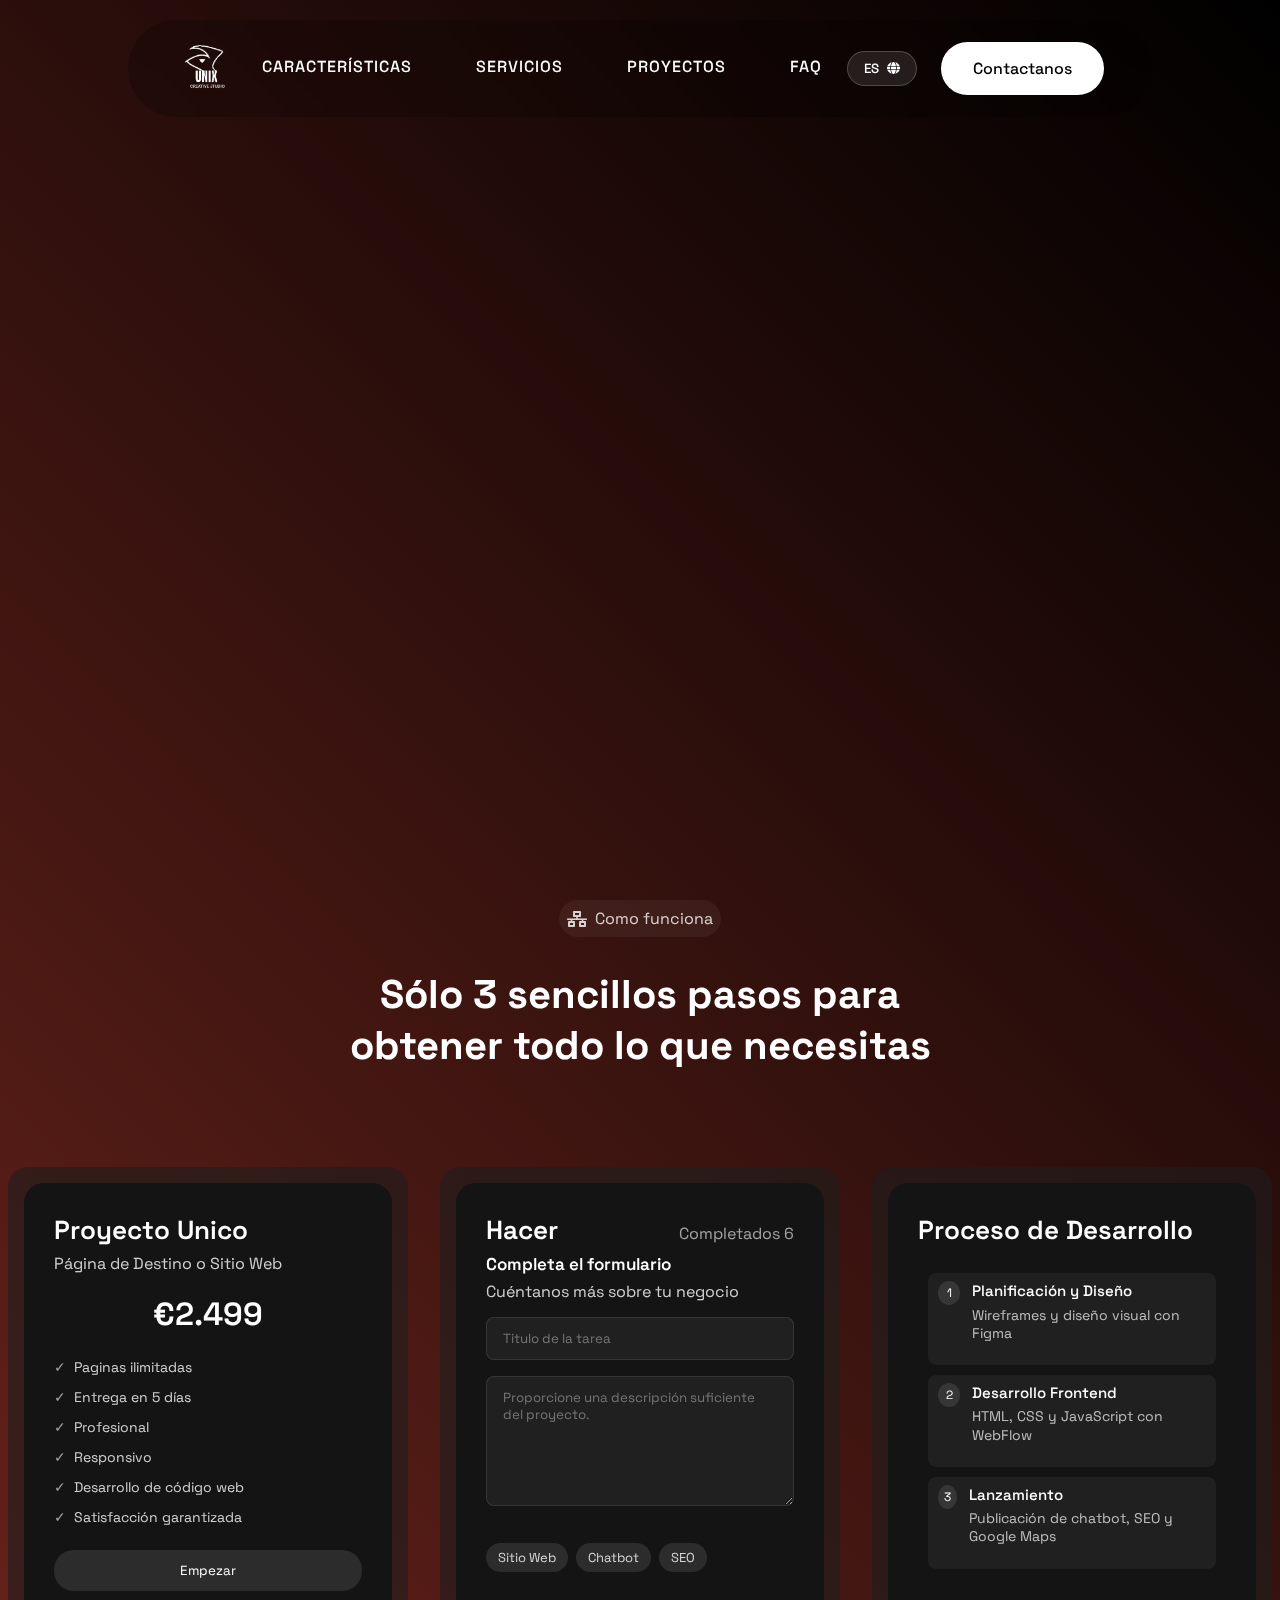
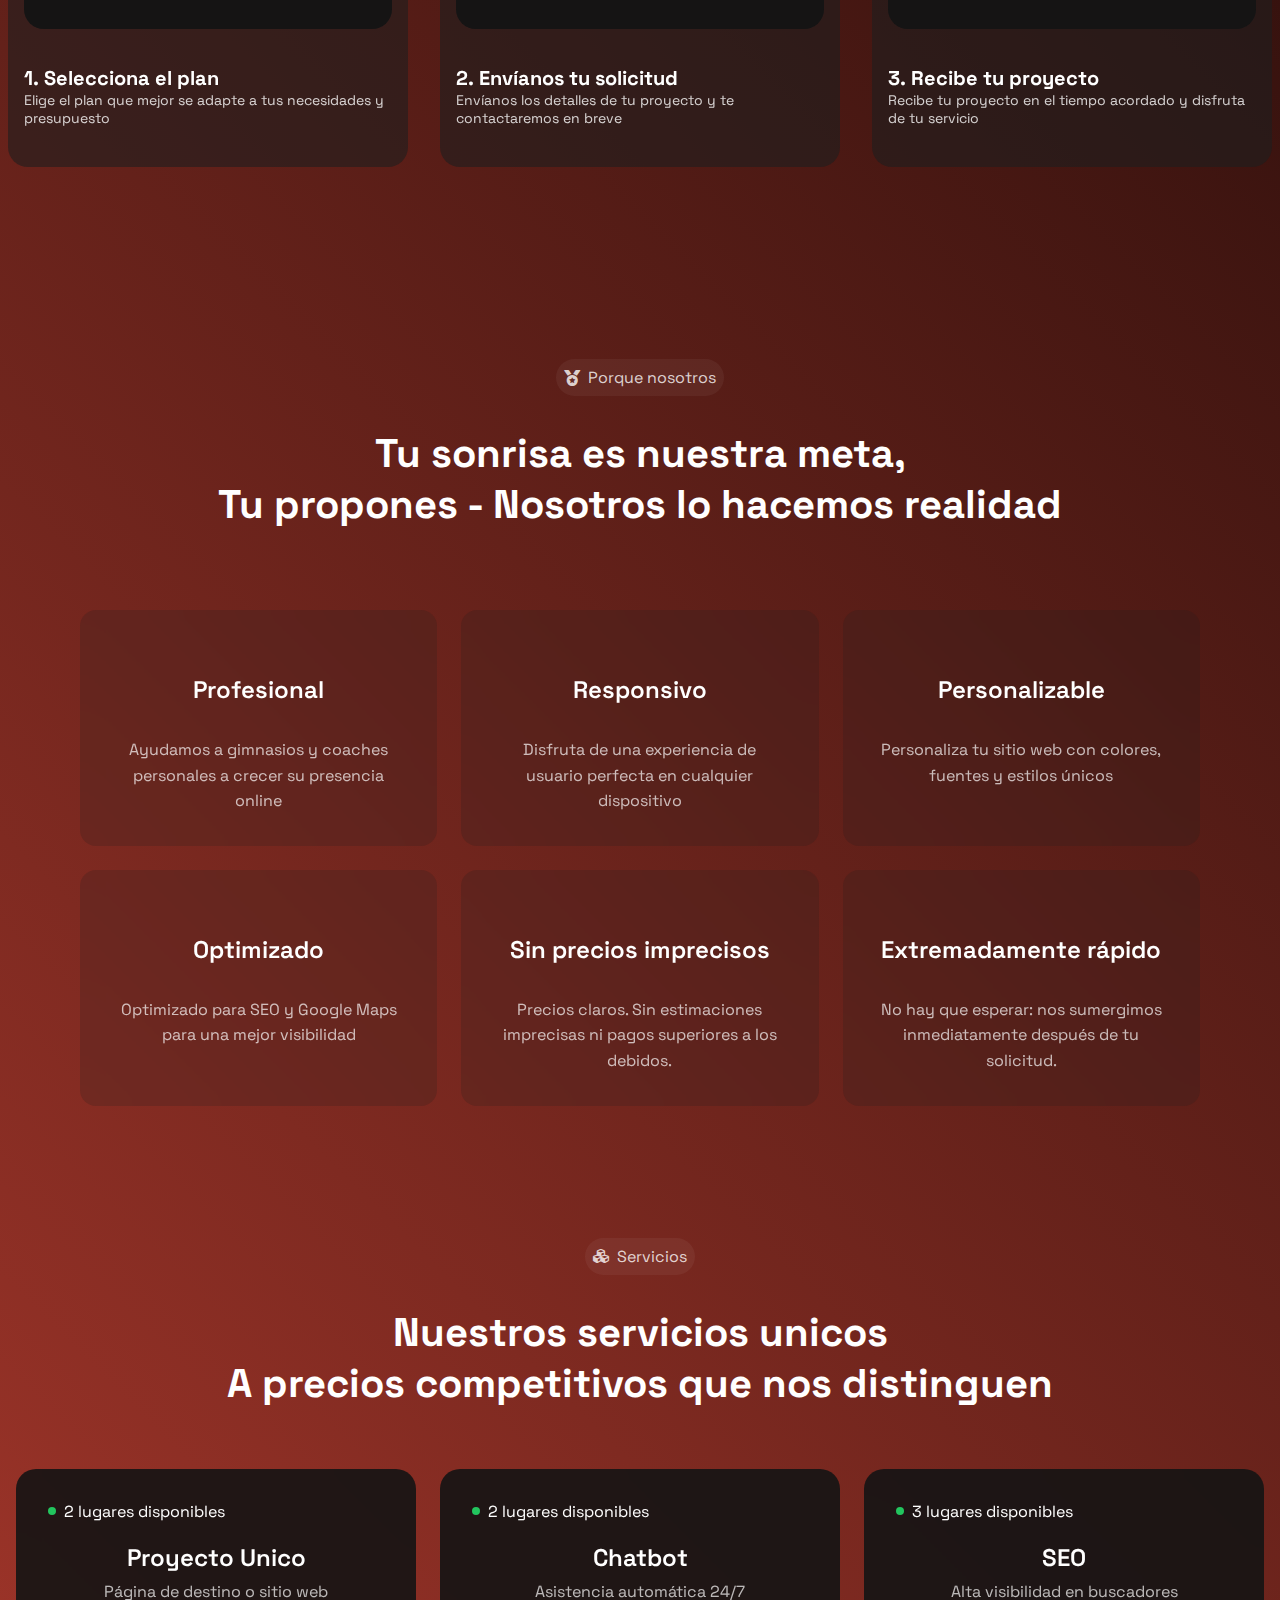
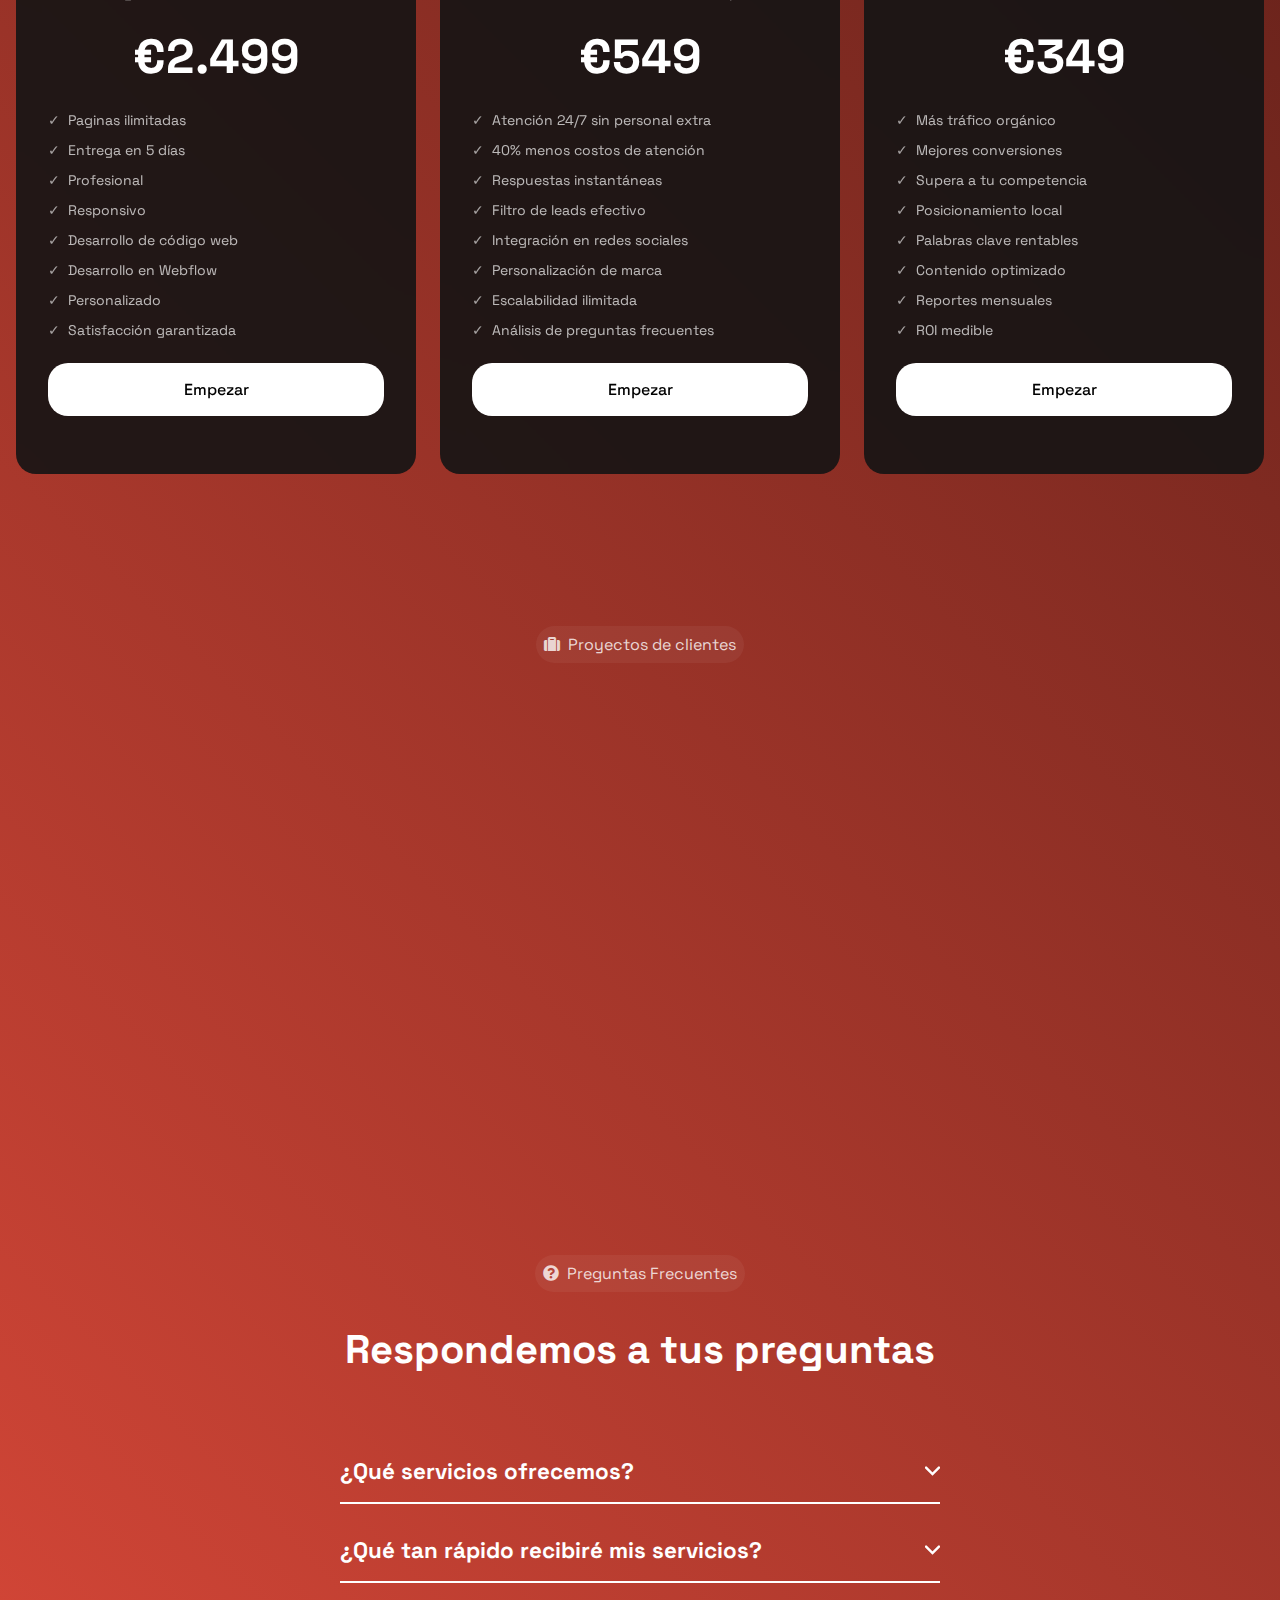
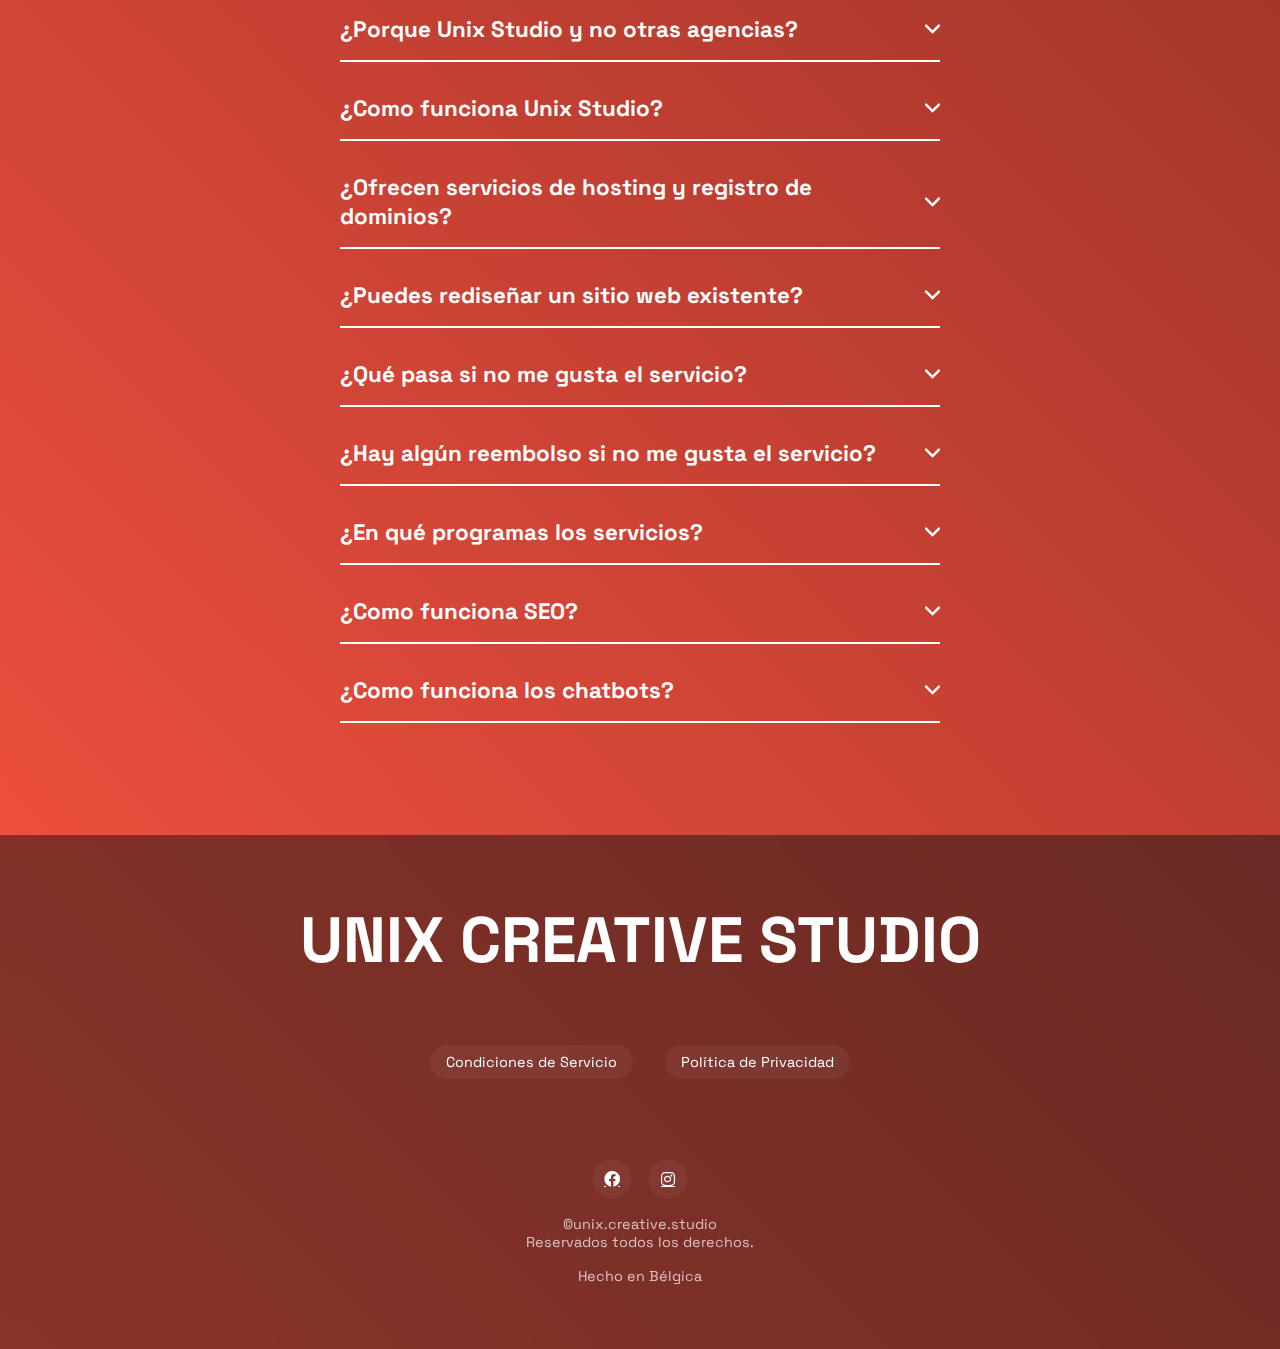
==== index.html @ 3aca32e2 "type-module in index.html deleted because of scrolling problems in tablet and mobile devices" ====
<!DOCTYPE html>
<html lang="es">
	<head>
		<meta charset="UTF-8" />
		<meta name="viewport" content="width=device-width, initial-scale=1.0" />

		<!-- Add all meta tags right after viewport -->
		<meta
			name="description"
			content="Unix Creative Studio - Especialistas en diseño web profesional para gimnasios y coaches. Ofrecemos desarrollo web personalizado,atencion automatica con chatbots, SEO y optimización de Google Maps para impulsar tu presencia online."
		/>
		<meta name="keywords" content="diseño web, desarrollo web, asistencia automatica integrada en redes sociales y sitio web, optimización SEO y Google Maps de alto ranking." />
		<meta name="author" content="Unix Creative Studio" />
		<meta name="robots" content="index, follow" />

		<!-- Social Media Meta Tags -->
		<meta property="og:title" content="Unix Creative Studio - Diseño Web Profesional para Gimnasios" />
		<meta property="og:type" content="website" />
		<meta property="og:image" content="https://unixcreativestudio.com/images/UNIX_TRANSPARENCY_WEB.png" />
		<meta property="og:url" content="https://unixcreativestudio.com" />
		<meta property="og:description" content="Especialistas en diseño web profesional para gimnasios y coaches. Desarrollo web personalizado, asistencia automatica con chatbots, SEO y optimización de Google Maps para impulsar tu presencia online." />
		<title>Unix Creative Studio</title>

		<!-- Styles for the website -->
		<link rel="icon" href="images/Unix_favicon.webp" type="image/x-icon" />
		<link rel="preload" href="images/UNIX_TRANSPARENCY_WEB.webp" as="image" type="image/webp" />
		<link rel="preconnect" href="https://cdnjs.cloudflare.com" />
		<link rel="stylesheet" href="https://cdnjs.cloudflare.com/ajax/libs/font-awesome/5.15.3/css/all.min.css" media="print" onload="this.media='all'" />
		<noscript><link rel="stylesheet" href="https://cdnjs.cloudflare.com/ajax/libs/font-awesome/5.15.3/css/all.min.css" /></noscript>
		<link rel="stylesheet" href="style.css" />
		<link rel="preconnect" href="https://cdn.lordicon.com" />
	</head>
	<body>
		<nav class="nav-container">
			<div class="logo">
				<a href="index.html"><img src="images/UNIX_TRANSPARENCY_WEB.webp" width="60" height="60" alt="Logo de Unix Creative Studio - Página Principal" fetchpriority="high" /></a>
			</div>
			<div class="hamburger-menu">
				<div class="bar"></div>
				<div class="bar"></div>
				<div class="bar"></div>
			</div>

			<div class="nav-links">
				<a href="#features" data-i18n="nav.features">CARACTERISTICAS</a>
				<a href="#services" data-i18n="nav.services">SERVICIOS</a>
				<a href="#works" data-i18n="nav.works" class="works-link"> PROYECTOS</a>
				<a href="#faq" data-i18n="nav.faq">FAQ</a>
			</div>

			<div class="nav-right">
				<div class="language-selector">
					<button class="language-toggle">
						<span class="current-lang">ES</span>
						<i class="fas fa-globe"></i>
					</button>
					<div class="language-dropdown">
						<a href="#" data-lang="es" class="lang-option active">
							<span class="lang-flag">🇪🇸</span>
							<span class="lang-name" data-i18n="language.es">Español</span>
						</a>
						<a href="#" data-lang="en" class="lang-option">
							<span class="lang-flag">🇺🇸</span>
							<span class="lang-name" data-i18n="language.en">English</span>
						</a>
						<a href="#" data-lang="fr" class="lang-option">
							<span class="lang-flag">🇫🇷</span>
							<span class="lang-name" data-i18n="language.fr">Français</span>
						</a>
						<a href="#" data-lang="nl" class="lang-option">
							<span class="lang-flag">🇳🇱</span>
							<span class="lang-name" data-i18n="language.nl">Nederlands</span>
						</a>
					</div>
				</div>
				<a href="contact.html" class="get-in-touch-desktop" data-i18n="nav.contact">Contactanos</a>
			</div>
		</nav>

		<div class="mobile-menu">
			<div class="mobile-menu-header">
				<a href="index.html"><img src="images/UNIX_TRANSPARENCY_WEB.webp" width="60" height="60" alt="Logo de Unix Creative Studio - Menú Móvil" /></a>
				<div class="close-menu">✕</div>
			</div>
			<div class="mobile-menu-links">
				<a href="#features" data-i18n="nav_mobile.features">CARACTERISTICAS</a>
				<a href="#services" data-i18n="nav_mobile.services">SERVICIOS</a>
				<a href="#works" data-i18n="nav_mobile.works">PROYECTOS</a>
				<a href="#faq" data-i18n="nav_mobile.faq">FAQ</a>

				<a href="contact.html" class="mobile-cta" data-i18n="nav_mobile.contact">Contactanos</a>
				<div class="mobile-language-selector">
					<button class="mobile-language-toggle">
						<span class="current-lang">ES</span>
						<i class="fas fa-globe"></i>
					</button>
					<div class="mobile-language-dropdown">
						<a href="#" data-lang="es" class="lang-option active">
							<span class="lang-flag">🇪🇸</span>
							<span class="lang-name" data-i18n="language_mobile.es">Español</span>
						</a>
						<a href="#" data-lang="en" class="lang-option">
							<span class="lang-flag">🇺🇸</span>
							<span class="lang-name" data-i18n="language_mobile.en">English</span>
						</a>
						<a href="#" data-lang="fr" class="lang-option">
							<span class="lang-flag">🇫🇷</span>
							<span class="lang-name" data-i18n="language_mobile.fr">Français</span>
						</a>
						<a href="#" data-lang="nl" class="lang-option">
							<span class="lang-flag">🇳🇱</span>
							<span class="lang-name" data-i18n="language_mobile.nl">Nederlands</span>
						</a>
					</div>
				</div>
			</div>
		</div>

		<header class="hero">
			<div class="hero-content">
				<h1 data-i18n="hero.title">LLEVA TU GIMNASIO<br />A OTRO NIVEL</h1>
				<p data-i18n="hero.subtitle">Descubre las creaciones mas increibles para elevar tu sitio web y posicionar mejor tu marca</p>
				<a href="#services" class="cta-button" data-i18n="button.hero_service">Ver Servicios</a>
			</div>
		</header>

		<section class="hidden">
			<div class="how-it-works">
				<div class="how-it-works-content">
					<div class="circle">
						<i class="fas fa-network-wired"></i>
						<span data-i18n="about_page.how_it_works"></span>
					</div>
					<h2 data-i18n="title_page.how_it_works">
						Sólo 3 sencillos pasos para <br />
						obtener todo lo que necesitas
					</h2>
					<div class="cards">
						<div class="steps">
							<div class="card hidden">
								<div class="step">
									<div class="step-project">
										<h2 data-i18n="cards.title.project">Proyecto Unico</h2>
										<p data-i18n="cards.text.website">Página de Destino o Sitio Web</p>
										<div class="price" data-i18n="service.price.website">€2.499</div>
										<ul class="benefits">
											<li data-i18n="cards.benefits.more_pages">Paginas ilimitadas</li>
											<li data-i18n="cards.benefits.5_days">Entrega en 5 días</li>
											<li data-i18n="cards.benefits.profesional">Profesional</li>
											<li data-i18n="cards.benefits.responsive">Responsivo</li>
											<li data-i18n="cards.benefits.code">Desarrollo de código web</li>
											<li data-i18n="cards.benefits.satisfaction">Satisfacción garantizada</li>
										</ul>
										<button class="btn" data-i18n="button.start">Empezar</button>
									</div>
									<div class="step-project-text">
										<h3 data-i18n="cards.number.choose_the_plan"><strong>1.</strong> Selecciona el plan</h3>
										<p data-i18n="cards.textnumber.plan_that_fits_you">Elige el plan que mejor se adapte a tus necesidades y presupuesto</p>
									</div>
								</div>
							</div>
							<div class="card hidden">
								<div class="step">
									<div class="step-application">
										<div style="display: flex; justify-content: space-between; align-items: center">
											<h2 data-i18n="cards.title.to_do">Hacer</h2>
											<span style="opacity: 0.6" data-i18n="cards.text.done">Completados 6</span>
										</div>
										<h4 data-i18n="cards.text.complete_forum">Completa el formulario</h4>
										<p data-i18n="cards.text.tell_us_about_your_enterprise">Cuéntanos más sobre tu negocio</p>
										<input type="text" class="input-title" placeholder="Título de la tarea" data-i18n-placeholder="placeholder.title_of_assignment" />
										<textarea class="input" rows="3" placeholder="Proporcione una descripción suficiente del proyecto." data-i18n-placeholder="placeholder.description_needed"></textarea>
										<div class="tags">
											<span class="tag" data-i18n="cards.tag.website">Sitio Web</span>
											<span class="tag" data-i18n="cards.tag.chatbot">Chatbot</span>
											<span class="tag" data-i18n="cards.tag.seo">SEO</span>
										</div>
									</div>
									<div class="step-application-text">
										<h3 data-i18n="cards.number.send_application"><strong>2.</strong> Envíanos tu solicitud</h3>
										<p data-i18n="cards.textnumber.send_details">Envíanos los detalles de tu proyecto y te contactaremos en breve</p>
									</div>
								</div>
							</div>
							<div class="card hidden">
								<div class="step">
									<div class="step-receive">
										<h2 data-i18n="cards.title.proces">Proceso de Desarrollo</h2>
										<div class="website-process">
											<div class="process-step">
												<div class="process-step-number">1</div>
												<div>
													<h4 data-i18n="cards.text.planificacion_and_design">Planificación y Diseño</h4>
													<p data-i18n="cards.text.creation_wireframes">Wireframes y diseño visual con Figma</p>
												</div>
											</div>
											<div class="process-step">
												<div class="process-step-number">2</div>
												<div>
													<h4 data-i18n="cards.text.frontend">Desarrollo Frontend</h4>
													<p data-i18n="cards.text.implementation">Implementación de HTML, CSS y JavaScript con WebFlow</p>
												</div>
											</div>

											<div class="process-step">
												<div class="process-step-number">3</div>
												<div>
													<h4 data-i18n="cards.text.launch">Lanzamiento</h4>
													<p data-i18n="cards.text.pub_chatbot_seo_googlemaps">Publicación, chatbots, SEO y Google Maps optimizacion</p>
												</div>
											</div>
										</div>
									</div>
									<div class="step-receive-text">
										<h3 data-i18n="cards.number.receive_project"><strong>3.</strong> Recibe tu proyecto</h3>
										<p data-i18n="cards.textnumber.receive_your_project">Recibe tu proyecto en el tiempo acordado y disfruta de tu servicio</p>
									</div>
								</div>
							</div>
						</div>
					</div>
				</div>
			</div>
		</section>

		<div class="features">
			<div class="circle" id="features">
				<i class="fas fa-medal"></i>
				<span data-i18n="about_page.features"></span>
			</div>
			<h2 data-i18n="title_page.features">
				Tu sonrisa es nuestra meta,<br />
				Tu propones - Nosotros lo hacemos realidad
			</h2>
			<div class="features-content">
				<div class="feature">
					<div class="icon-container">
						<lord-icon src="https://cdn.lordicon.com/fgtzrokh.json" trigger="loop" delay="500" stroke="bold" state="loop-cycle" colors="primary:#ffffff,secondary:#ffffff" style="width: 40px; height: 40px"></lord-icon>
					</div>
					<h3 data-i18n="features.subtitle.profesional">Profesional</h3>
					<p data-i18n="features.text.help_business">Ayudamos a gimnasios y coaches personales a crecer su presencia online</p>
				</div>
				<div class="feature">
					<div class="icon-container">
						<lord-icon src="https://cdn.lordicon.com/vmdbqgzi.json" trigger="loop" delay="500" stroke="bold" state="loop-all" colors="primary:#ffffff,secondary:#ffffff" style="width: 40px; height: 40px"></lord-icon>
					</div>
					<h3 data-i18n="features.subtitle.responsive">Responsivo</h3>
					<p data-i18n="features.text.enjoy_experience">Disfruta de una experiencia de usuario perfecta en cualquier dispositivo</p>
				</div>
				<div class="feature">
					<div class="icon-container">
						<lord-icon src="https://cdn.lordicon.com/jdddpvvb.json" trigger="loop" delay="500" stroke="bold" state="loop-roll" colors="primary:#ffffff,secondary:#ffffff" style="width: 40px; height: 40px"></lord-icon>
					</div>
					<h3 data-i18n="features.subtitle.personalize">Personalizable</h3>
					<p data-i18n="features.text.personalize_your_website">Personaliza tu sitio web con colores, fuentes y estilos únicos</p>
				</div>
				<div class="feature">
					<div class="icon-container">
						<lord-icon src="https://cdn.lordicon.com/jzffwndw.json" trigger="loop" delay="500" stroke="bold" state="loop-oscillate" colors="primary:#ffffff,secondary:#ffffff" style="width: 40px; height: 40px"></lord-icon>
					</div>
					<h3 data-i18n="features.subtitle.optimized">Optimizado</h3>
					<p data-i18n="features.text.optimized_seo">Optimizado para SEO y Google Maps para una mejor visibilidad</p>
				</div>
				<div class="feature">
					<div class="icon-container">
						<lord-icon src="https://cdn.lordicon.com/bkzrrccj.json" trigger="loop" delay="500" stroke="bold" state="loop-spin" colors="primary:#ffffff,secondary:#ffffff" style="width: 40px; height: 40px"></lord-icon>
					</div>
					<h3 data-i18n="features.subtitle.without_prices">Sin precios imprecisos</h3>
					<p data-i18n="features.text.clear_prices">Precios claros. Sin estimaciones imprecisas ni pagos superiores a los debidos.</p>
				</div>
				<div class="feature">
					<div class="icon-container">
						<lord-icon src="https://cdn.lordicon.com/twpfmtiv.json" trigger="loop" delay="500" stroke="bold" state="loop-oscillate" colors="primary:#ffffff,secondary:#ffffff" style="width: 40px; height: 40px"></lord-icon>
					</div>
					<h3 data-i18n="features.subtitle.super_fast">Extremadamente rápido</h3>
					<p data-i18n="features.text.dont_wait">No hay que esperar: nos sumergimos inmediatamente después de tu solicitud.</p>
				</div>
			</div>
		</div>

		<section class="hidden">
			<div class="services" id="services">
				<div class="circle-service">
					<i class="fas fa-cubes"></i>
					<span data-i18n="about_page.services"></span>
				</div>
				<h2 data-i18n="title_page.services">
					Nuestros servicios unicos<br />
					A precios competitivos que nos distinguen
				</h2>
				<div class="service-content">
					<!-- Website service -->
					<div class="serv hidden">
						<div class="service-project">
							<div class="available-spot">
								<div class="spot-indicator"></div>
								<span data-i18n="services.span.2_places">2 lugares disponibles</span>
							</div>
							<h2 data-i18n="service.title.unique_project">Proyecto Unico</h2>
							<p data-i18n="service.subtitle.landingpage">Página de Destino o Sitio Web</p>
							<div class="service-price" data-i18n="service.price.website">€2.499</div>
							<ul class="service-benefits">
								<li data-i18n="service.benefits.website.more_pages">Paginas ilimitadas</li>
								<li data-i18n="service.benefits.website.delivery">Entrega en 5 días</li>
								<li data-i18n="service.benefits.website.profesional">Profesional</li>
								<li data-i18n="service.benefits.website.responsive">Responsivo</li>
								<li data-i18n="service.benefits.website.code">Desarrollo de código web</li>
								<li data-i18n="service.benefits.website.webflow_development">Desarrollo en Webflow</li>
								<li data-i18n="service.benefits.website.personalize">Personalizado</li>
								<li data-i18n="service.benefits.website.satisfaction">Satisfacción garantizada</li>
							</ul>
							<a href="https://buy.stripe.com/00gaHX8tld8D23KcMM" target="_blank" class="btn-service" data-i18n="button.start" aria-label="Empezar a crear mi sitio web profesional">Empezar</a>
						</div>
					</div>
					<!-- Chatbot service -->
					<div class="serv hidden">
						<div class="service-project">
							<div class="available-spot">
								<div class="spot-indicator"></div>
								<span data-i18n="services.span.2_places">2 lugares disponibles</span>
							</div>
							<h2 data-i18n="service.title.chatbot">Chatbot</h2>
							<p data-i18n="service.subtitle.assistance">Asistencia automática 24/7</p>
							<div class="service-price" data-i18n="service.price.chatbot">€549</div>
							<ul class="service-benefits">
								<li data-i18n="service.benefits.chatbot.attention">Atención 24/7 sin personal extra</li>
								<li data-i18n="service.benefits.chatbot.less_cost">40% menos costos de atención</li>
								<li data-i18n="service.benefits.chatbot.responses">Respuestas instantáneas</li>
								<li data-i18n="service.benefits.chatbot.filter">Filtro de leads efectivo</li>
								<li data-i18n="service.benefits.chatbot.integration">Integración en redes sociales</li>
								<li data-i18n="service.benefits.chatbot.personalize">Personalización de marca</li>
								<li data-i18n="service.benefits.chatbot.escale">Escalabilidad ilimitada</li>
								<li data-i18n="service.benefits.chatbot.analyse">Análisis de preguntas frecuentes</li>
							</ul>
							<a href="https://buy.stripe.com/eVadU97phb0vgYE148" target="_blank" class="btn-service" data-i18n="button.start" aria-label="Empezar a implementar un chatbot para mi negocio">Empezar</a>
						</div>
					</div>
					<!-- SEO + GoogleMaps service -->
					<div class="serv hidden">
						<div class="service-project">
							<div class="available-spot">
								<div class="spot-indicator"></div>
								<span data-i18n="services.span.3_places">3 lugares disponibles</span>
							</div>
							<h2 data-i18n="service.title.seo">SEO</h2>
							<p data-i18n="service.subtitle.visibility">Visibilidad garantizada en buscadores</p>
							<div class="service-price" data-i18n="service.price.seo">€349</div>
							<ul class="service-benefits">
								<li data-i18n="service.benefits.seo.traffic">Más tráfico orgánico</li>
								<li data-i18n="service.benefits.seo.conversions">Mejores conversiones</li>
								<li data-i18n="service.benefits.seo.competition">Supera a tu competencia</li>
								<li data-i18n="service.benefits.seo.positioning">Posicionamiento local</li>
								<li data-i18n="service.benefits.seo.keywords">Palabras clave rentables</li>
								<li data-i18n="service.benefits.seo.content">Contenido optimizado</li>
								<li data-i18n="service.benefits.seo.report">Reportes mensuales</li>
								<li data-i18n="service.benefits.seo.roi">ROI medible</li>
							</ul>
							<a href="https://buy.stripe.com/00g9DTaBt2tZ5fW7sv" target="_blank" class="btn-service" data-i18n="button.start" aria-label="Empezar a mejorar mi SEO y posicionamiento">Empezar</a>
						</div>
					</div>
				</div>
			</div>
		</section>

		<div class="works">
			<div class="circle" id="works">
				<i class="fas fa-suitcase"></i>
				<span data-i18n="about_page.works"></span>
			</div>
			<div class="slider" style="--width: 300px; --height: 400px; --quantity: 5">
				<div class="list">
					<div class="item" style="--position: 1"><img src="images/slider1_gym.webp" loading="lazy" width="300" height="400" alt="Diseño web para gimnasio Strong Fitness" /></div>
					<div class="item" style="--position: 2"><img src="images/PowerFit.webp" loading="lazy" width="300" height="400" alt="Diseño web para gimnasio PowerFit" /></div>
					<div class="item" style="--position: 3"><img src="images/Lift.webp" loading="lazy" width="300" height="400" alt="Diseño web para gimnasio Lift" /></div>
					<div class="item" style="--position: 4"><img src="images/Chatbot-gym.webp" loading="lazy" width="300" height="400" alt="Diseño web para gimnasio con un chatbot" /></div>
					<div class="item" style="--position: 5"><img src="images/FlexGym.webp" loading="lazy" width="300" height="400" alt="Diseño web para un gimnasio FlexGym" /></div>
				</div>
			</div>
		</div>

		<div class="faq-container" id="faq">
			<div class="circle">
				<i class="fas fa-question-circle"></i>
				<span data-i18n="about_page.faq"></span>
			</div>
			<h2 data-i18n="title_page.faq">Respondemos a tus preguntas</h2>
		</div>
		<div class="faqs">
			<div class="faq">
				<div class="question">
					<h3 data-i18n="faq.question.what_services_do_we_offer">¿Qué servicios ofrecemos?</h3>
					<svg width="15" height="10" viewBox="0 0 42 25">
						<path d="M3 3L21 21L39 3" stroke="white" stroke-width="7" stroke-linecap="round"></path>
					</svg>
				</div>
				<div class="answer">
					<p data-i18n="faq.answer.what_services_do_we_offer">Nos especializamos en diseño web, desarrollo web, asistencia automatica integrada en redes sociales y sitio web, optimización SEO y Google Maps de alto ranking.</p>
				</div>
			</div>
			<div class="faq">
				<div class="question">
					<h3 data-i18n="faq.question.how_quickly_will_i_receive_my_services">¿Qué tan rápido recibiré mis servicios?</h3>
					<svg width="15" height="10" viewBox="0 0 42 25">
						<path d="M3 3L21 21L39 3" stroke="white" stroke-width="7" stroke-linecap="round" />
					</svg>
				</div>
				<div class="answer">
					<p data-i18n="faq.answer.how_quickly_will_i_receive_my_services">En promedio, la mayoría de las solicitudes se completan en solo cinco días o menos. Sin embargo, las solicitudes más complejas pueden demorar más.</p>
				</div>
			</div>
			<div class="faq">
				<div class="question">
					<h3 data-i18n="faq.question.why_unix_studio_and_not_other_agencies">¿Porque Unix Studio y no otras agencias?</h3>
					<svg width="15" height="10" viewBox="0 0 42 25">
						<path d="M3 3L21 21L39 3" stroke="white" stroke-width="7" stroke-linecap="round"></path>
					</svg>
				</div>
				<div class="answer">
					<p data-i18n="faq.answer.why_unix_studio_and_not_other_agencies">
						En Unix Studio fusionamos diseño estratégico y desarrollo técnico para crear sitios web que no solo se ven extraordinarios sino que generan resultados medibles para tu negocio. Nuestro compromiso con la transparencia y el soporte
						post-lanzamiento garantiza una inversión segura y una relación duradera gracias al SEO y la asistencia automatica.
					</p>
				</div>
			</div>
			<div class="faq">
				<div class="question">
					<h3 data-i18n="faq.question.how_unix_studio_works">¿Como funciona Unix Studio?</h3>
					<svg width="15" height="10" viewBox="0 0 42 25">
						<path d="M3 3L21 21L39 3" stroke="white" stroke-width="7" stroke-linecap="round"></path>
					</svg>
				</div>
				<div class="answer">
					<p data-i18n="faq.answer.how_unix_studio_works">
						1. Selecciona el plan acorde a tus necesidades<br />
						2. Paga con Stripe <br />
						3. Recibiras un google form con preguntas sobre tu negocio <br />
						4. Nos pondremos en contact contigo <br />
						5. Te enviaremos un contrato al que firmaras para no tener ningun problema de pago y los plazos<br />
						6. Recibe tu servicio!
					</p>
				</div>
			</div>
			<div class="faq">
				<div class="question">
					<h3 data-i18n="faq.question.hosting_and_domain">¿Ofrecen servicios de hosting y registro de dominios?</h3>
					<svg width="15" height="10" viewBox="0 0 42 25">
						<path d="M3 3L21 21L39 3" stroke="white" stroke-width="7" stroke-linecap="round"></path>
					</svg>
				</div>
				<div class="answer">
					<p data-i18n="faq.answer.hosting_and_domain">Sí, ofrecemos soluciones de alojamiento integrales y ayudamos con el registro de dominios para simplificar la configuración de su presencia en línea.</p>
				</div>
			</div>
			<div class="faq">
				<div class="question">
					<h3 data-i18n="faq.question.you_can_redesign_an_existing_website">¿Puedes rediseñar un sitio web existente?</h3>
					<svg width="15" height="10" viewBox="0 0 42 25">
						<path d="M3 3L21 21L39 3" stroke="white" stroke-width="7" stroke-linecap="round"></path>
					</svg>
				</div>
				<div class="answer">
					<p data-i18n="faq.answer.you_can_redesign_an_existing_website">¡Por supuesto! Podemos renovar su sitio web actual para mejorar su funcionalidad, diseño y experiencia de usuario.</p>
				</div>
			</div>
			<div class="faq">
				<div class="question">
					<h3 data-i18n="faq.question.dont_like_service">¿Qué pasa si no me gusta el servicio?</h3>
					<svg width="15" height="10" viewBox="0 0 42 25">
						<path d="M3 3L21 21L39 3" stroke="white" stroke-width="7" stroke-linecap="round"></path>
					</svg>
				</div>
				<div class="answer">
					<p data-i18n="faq.answer.dont_like_service">¡No te preocupes! Seguiremos revisando el servicio hasta que estés 100% satisfecho.</p>
				</div>
			</div>
			<div class="faq">
				<div class="question">
					<h3 data-i18n="faq.question.refund">¿Hay algún reembolso si no me gusta el servicio?</h3>
					<svg width="15" height="10" viewBox="0 0 42 25">
						<path d="M3 3L21 21L39 3" stroke="white" stroke-width="7" stroke-linecap="round"></path>
					</svg>
				</div>
				<div class="answer">
					<p data-i18n="faq.answer.refund">Debido a la alta calidad del trabajo, no se emitirán reembolsos.</p>
				</div>
			</div>
			<div class="faq">
				<div class="question">
					<h3 data-i18n="faq.question.in_which_programs_the_services">¿En qué programas los servicios?</h3>
					<svg width="15" height="10" viewBox="0 0 42 25">
						<path d="M3 3L21 21L39 3" stroke="white" stroke-width="7" stroke-linecap="round"></path>
					</svg>
				</div>
				<div class="answer">
					<p data-i18n="faq.answer.in_which_programs_the_services">
						Diseñamos sitios web profesionales con Figma y los implementamos en Webflow o mediante desarrollo personalizado. Nuestros chatbots combinan la potencia visual de Voiceflow con la flexibilidad de Python para integraciones avanzadas. El SEO
						se potencia con herramientas especializadas de Chrome y optimizamos tu presencia local mediante GoHighLevel para dominar Google Maps.
					</p>
				</div>
			</div>
			<div class="faq">
				<div class="question">
					<h3 data-i18n="faq.question.seo">¿Como funciona SEO?</h3>
					<svg width="15" height="10" viewBox="0 0 42 25">
						<path d="M3 3L21 21L39 3" stroke="white" stroke-width="7" stroke-linecap="round"></path>
					</svg>
				</div>
				<div class="answer">
					<p data-i18n="faq.answer.seo">
						Analizamos tu web con herramientas avanzadas de Chrome para verificar su optimización. Integramos Google Analytics y Hotjar para medir tráfico y comportamiento de usuarios. Una vez optimizado tu sitio al 100% para buscadores, utilizamos
						GoHighLevel para potenciar tu posicionamiento en Google Maps mediante gestión estratégica de reseñas. SEO puede tardar entre 1 a 3 meses.
					</p>
				</div>
			</div>
			<div class="faq">
				<div class="question">
					<h3 data-i18n="faq.question.chatbot">¿Como funciona los chatbots?</h3>
					<svg width="15" height="10" viewBox="0 0 42 25">
						<path d="M3 3L21 21L39 3" stroke="white" stroke-width="7" stroke-linecap="round"></path>
					</svg>
				</div>
				<div class="answer">
					<p data-i18n="faq.answer.chatbot">
						Automatizamos la comunicación de tu gimnasio o negocio de coaching, liberando horas valiosas de atención al cliente. El chatbot responde instantáneamente a las preguntas frecuentes con el tono y estilo propio de tu marca. Mientras tú te
						enfocas en entrenar, nuestro sistema atiende consultas sobre horarios, precios y servicios 24/7, convirtiendo visitas en clientes. Implementación del chatbot en 5 dias.
					</p>
				</div>
			</div>
		</div>
		<footer class="footer-container">
			<h2 data-i18n="footer.name_brand">UNIX CREATIVE STUDIO</h2>
			<nav class="footer-nav">
				<a href="https://marmalade-hearing-794.notion.site/T-rminos-y-condiciones-1878ebfbb5708028a335fdc594e5ebde" target="_blank" data-i18n="footer.terms_of_service">Condiciones de Servicio</a>
				<a href="https://marmalade-hearing-794.notion.site/Pol-tica-de-Privacidad-Unix-Creative-Studio-1878ebfbb570808c9344e9bd82325286" target="_blank" data-i18n="footer.privacy_policy">Política de Privacidad</a>
			</nav>
			<div class="social-links">
				<a href="https://www.facebook.com/unix.creative.studio/"><i class="fab fa-facebook"></i></a>
				<a href="https://www.instagram.com/unix_studio_/"><i class="fab fa-instagram"></i></a>
			</div>
			<p data-i18n="footer.copy">
				©unix.creative.studio <br />
				Reservados todos los derechos.
			</p>
			<p data-i18n="footer.made_in_belgium">Hecho en Belgica</p>
		</footer>

		<script src="main.js" defer></script>
		<!-- FAQ -->
		<script>
			const faqs = document.querySelectorAll(".faq");
			faqs.forEach((faq) => {
				faq.addEventListener("click", () => {
					faq.classList.toggle("active");
				});
			});
		</script>
		<!-- Hamburgermenu -->
		<script>
			const hamburger = document.querySelector(".hamburger-menu");
			const mobileMenu = document.querySelector(".mobile-menu");
			const closeMenu = document.querySelector(".close-menu");
			const mobileLinks = document.querySelectorAll(".mobile-menu-links a");

			hamburger.addEventListener("click", () => {
				mobileMenu.classList.add("active");
				document.body.style.overflow = "hidden";
				document.querySelector(".nav-container").style.display = "none";
			});

			closeMenu.addEventListener("click", () => {
				mobileMenu.classList.remove("active");
				document.body.style.overflow = "auto";
				document.querySelector(".nav-container").style.display = "flex";
			});

			mobileLinks.forEach((link) => {
				link.addEventListener("click", () => {
					mobileMenu.classList.remove("active");
					document.body.style.overflow = "auto";
					document.querySelector(".nav-container").style.display = "flex";
				});
			});
		</script>
		<!-- Lord-icon -->
		<script>
			document.addEventListener("DOMContentLoaded", function () {
				const featureSection = document.querySelector(".features");
				if (!featureSection) return;

				const observer = new IntersectionObserver(
					(entries) => {
						entries.forEach((entry) => {
							if (entry.isIntersecting) {
								const script = document.createElement("script");
								script.src = "https://cdn.lordicon.com/lordicon.js";
								script.async = true;
								document.body.appendChild(script);
								observer.disconnect();
							}
						});
					},
					{ rootMargin: "100px" }
				);

				observer.observe(featureSection);
			});
		</script>
		<script type="application/ld+json">
			{
				"@context": "https://schema.org",
				"@type": "Organization",
				"name": "Unix Creative Studio",
				"logo": "https://unixcreativestudio.com/images/UNIX_TRANSPARENCY_WEB.png"
			}
		</script>
		<script>
			if ("serviceWorker" in navigator) {
				navigator.serviceWorker.register("/service-worker.js").then(function () {
					console.log("Service Worker Registered");
				});
			}
		</script>
		<!-- Google tag (gtag.js) -->
		<script async src="https://www.googletagmanager.com/gtag/js?id=G-SV13B4J42P"></script>
		<script>
			window.dataLayer = window.dataLayer || [];
			function gtag() {
				dataLayer.push(arguments);
			}
			gtag("js", new Date());

			gtag("config", "G-SV13B4J42P");
		</script>
		<!-- Hotjar Tracking Code for https://unixcreativestudio.com/ -->
		<script>
			(function (h, o, t, j, a, r) {
				h.hj =
					h.hj ||
					function () {
						(h.hj.q = h.hj.q || []).push(arguments);
					};
				h._hjSettings = { hjid: 5312086, hjsv: 6 };
				a = o.getElementsByTagName("head")[0];
				r = o.createElement("script");
				r.async = 1;
				r.src = t + h._hjSettings.hjid + j + h._hjSettings.hjsv;
				a.appendChild(r);
			})(window, document, "https://static.hotjar.com/c/hotjar-", ".js?sv=");
		</script>
	</body>
</html>
---- style.css ----
@import url("https://fonts.googleapis.com/css2?family=Space+Grotesk:wght@300;400;500;600;700&display=swap");

* {
	margin: 0;
	padding: 0;
	box-sizing: border-box;
	font-family: "Space Grotesk", sans-serif;
}

body {
	overflow-x: hidden;
	background: linear-gradient(45deg, #fe5442 0%, #000000 100%);
	color: #ffffff;
	min-height: 100vh;
}
section {
	display: grid;
	place-items: center;
	align-content: center;
	min-height: 100vh;
}

/* Navigation Bar */
.nav-container {
	position: fixed;
	top: 20px;
	left: 50%;
	transform: translateX(-50%);
	width: 80%;
	max-width: 1200px;
	padding: 1rem 3rem;
	background: rgba(0, 0, 0, 0.2);
	backdrop-filter: blur(10px);
	display: flex;
	justify-content: space-between;
	align-items: center;
	z-index: 1000;
	border-radius: 50px;
	transition: opacity 0.3s ease;
}

.logo {
	display: flex;
	align-items: center;
	gap: 1rem;
}

.logo img {
	height: 60px;
	width: auto;
}
/* For SEO optimization */
img {
	max-width: 100%;
	height: auto;
	aspect-ratio: attr(width) / attr(height);
}

/* Prevent layout shifts during loading */
.item img {
	width: 300px;
	height: 400px;
	object-fit: cover;
}

.nav-links {
	display: flex;
	gap: 4rem;
	align-items: center;
}

.nav-links a {
	color: #ffffff;
	text-decoration: none;
	font-size: 1rem;
	letter-spacing: 1px;
	position: relative;
	padding-bottom: 5px;
	font-weight: 500;
}

.nav-links a::after {
	content: "";
	position: absolute;
	width: 0;
	height: 2px;
	bottom: 0;
	left: 0;
	background-color: #ffffff;
	transition: width 0.3s ease;
}

.nav-links a:hover::after {
	width: 100%;
}
.nav-right {
	display: flex;
	align-items: center;
	gap: 1.5rem;
}
/* Language Selector */
.language-selector {
	position: relative;
}

.language-toggle {
	display: flex;
	align-items: center;
	gap: 8px;
	background: rgba(255, 255, 255, 0.1);
	border: 1px solid rgba(255, 255, 255, 0.2);
	color: white;
	border-radius: 30px;
	padding: 8px 16px;
	cursor: pointer;
	transition: all 0.3s ease;
}

.language-toggle:hover {
	background: rgba(255, 255, 255, 0.2);
}

.current-lang {
	font-weight: 500;
}

.language-dropdown {
	position: absolute;
	top: calc(100% + 8px);
	right: 0;
	background: rgba(0, 0, 0, 0.8);
	backdrop-filter: blur(10px);
	border-radius: 12px;
	min-width: 160px;
	overflow: hidden;
	opacity: 0;
	visibility: hidden;
	transform: translateY(-10px);
	transition: all 0.3s ease;
	z-index: 10;
}

.language-selector:hover .language-dropdown {
	opacity: 1;
	visibility: visible;
	transform: translateY(0);
}

.lang-option {
	display: flex;
	align-items: center;
	gap: 10px;
	padding: 12px 16px;
	color: white;
	text-decoration: none;
	transition: background 0.2s ease;
}

.lang-option:hover {
	background: rgba(255, 255, 255, 0.1);
}

.lang-option.active {
	background: rgba(255, 255, 255, 0.15);
}

.lang-flag {
	font-size: 1.2rem;
}

.lang-name {
	font-size: 0.9rem;
}
/* Mobile Menu Styles */
.hamburger-menu {
	display: none;
	cursor: pointer;
	z-index: 1000;
	margin-left: auto;
}
.bar {
	width: 25px;
	height: 3px;
	background-color: white;
	margin: 5px 0;
	transition: 0.4s;
}

.mobile-menu {
	position: fixed;
	top: 0;
	right: -100%;
	width: 100%;
	height: 100vh;
	background: rgba(20, 20, 20, 0.98);
	backdrop-filter: blur(10px);
	z-index: 999;
	transition: 0.6s cubic-bezier(0.77, 0, 0.175, 1);
	padding: 1rem 3rem;
	padding-bottom: 100px;
	/* Add overflow scrolling if the content is too tall */
	overflow-y: auto;
	max-height: 100vh;
}

.mobile-menu.active {
	right: 0;
}

.mobile-menu-header {
	display: flex;
	justify-content: space-between;
	align-items: center;
	margin-bottom: 3rem;
	padding-top: 20px;
}

.mobile-menu-header img {
	height: 60px;
	transition: transform 0.3s ease-out;
}

.close-menu {
	color: white;
	font-size: 1.5rem;
	cursor: pointer;
	transform: rotate(-180deg);
	opacity: 0;
	transition: all 0.3s ease-out;
}
.mobile-menu.active .close-menu {
	transform: rotate(0deg);
	opacity: 1;
	transition-delay: 0.4s;
}
.mobile-menu-links::after {
	content: "";
	display: block;
	height: 100px;
	width: 100%;
}

.mobile-menu-links {
	display: flex;
	flex-direction: column;
	gap: 2rem;
	text-align: center;
	align-items: center;
}

.mobile-menu-links a {
	color: white;
	text-decoration: none;
	font-size: 1.2rem;
	letter-spacing: 1px;
	transition: 0.3s ease;
	opacity: 0;
	transform: translateX(50px);
}
.mobile-menu.active .mobile-menu-links a {
	opacity: 1;
	transform: translateX(0);
}
.mobile-menu.active .mobile-menu-links a:nth-child(1) {
	transition-delay: 0.4s;
}
.mobile-menu.active .mobile-menu-links a:nth-child(2) {
	transition-delay: 0.5s;
}
.mobile-menu.active .mobile-menu-links a:nth-child(3) {
	transition-delay: 0.6s;
}
.mobile-menu.active .mobile-menu-links a:nth-child(4) {
	transition-delay: 0.7s;
}
.mobile-menu.active .mobile-menu-links a:nth-child(5) {
	transition-delay: 0.8s;
}

.mobile-menu-links a:hover {
	color: rgba(255, 255, 255, 0.7);
}
.mobile-language-selector {
	position: relative;
	opacity: 0;
	transform: translateX(50px);
	transition: all 0.3s ease-out;
	margin-bottom: 40px;
}

.mobile-menu.active .mobile-language-selector {
	opacity: 1;
	transform: translateX(0);
	transition-delay: 0.75s;
}

.mobile-language-toggle {
	display: flex;
	align-items: center;
	justify-content: center;
	gap: 8px;
	background: rgba(255, 255, 255, 0.1);
	border: 1px solid rgba(255, 255, 255, 0.2);
	color: white;
	border-radius: 30px;
	padding: 8px 16px;
	cursor: pointer;
	transition: all 0.3s ease;
	width: 100px;
	margin: 0 auto;
}

.mobile-language-dropdown {
	position: absolute;
	top: calc(100% + 8px);
	left: 50%;
	transform: translateX(-50%) translateY(-10px);
	background: rgba(0, 0, 0, 0.8);
	backdrop-filter: blur(10px);
	border-radius: 12px;
	min-width: 160px;
	overflow: hidden;
	opacity: 0;
	visibility: hidden;
	transition: all 0.3s ease;
	z-index: 10;
}

.mobile-language-selector.active .mobile-language-dropdown {
	opacity: 1;
	visibility: visible;
	transform: translateX(-50%) translateY(0);
}

.mobile-cta {
	background: white;
	color: black !important;
	padding: 1rem 2rem;
	border-radius: 100px;
	margin-top: 1rem;
	width: auto;
}

.mobile-cta:hover {
	background: rgba(255, 255, 255, 0.9);
}

.works-link {
	display: flex;
	align-items: center;
	gap: 0.5rem;
}

/* Desktop contact button */
.get-in-touch-desktop {
	background: white;
	color: black;
	text-decoration: none;
	padding: 1rem 2rem;
	border-radius: 100px;
	font-weight: 500;
	transition: all 0.3s ease;
}

.get-in-touch-desktop:hover {
	background: rgba(255, 255, 255, 0.9);
	transform: translateY(-2px);
}

/* Hero Section */
.hero {
	height: 100vh;
	display: flex;
	align-items: center;
	justify-content: center;
	text-align: center;
	position: relative;
	padding: 0 2rem;
}

.hero-content {
	max-width: 800px;
}

.hero h1 {
	font-size: 5rem;
	line-height: 1.1;
	margin-bottom: 2rem;
	opacity: 0;
	transform: translateY(30px);
	animation: fadeInUp 1s ease forwards;
	animation-delay: 0.5s;
}

.hero p {
	font-size: 1.2rem;
	opacity: 0;
	transform: translateY(30px);
	animation: fadeInUp 1s ease forwards;
	animation-delay: 0.7s;
	margin-bottom: 2.5rem;
}

.cta-button {
	margin-top: 5rem;
	background: white;
	color: black;
	text-decoration: none;
	padding: 1rem 2rem;
	border-radius: 100px;
	font-weight: 500;
	transition: all 0.3s ease;
	opacity: 0;
	animation: fadeInUp 1s ease forwards;
	animation-delay: 1s;
}
.cta-button:hover {
	background: rgba(255, 255, 255, 0.9);
	transform: translateY(30px);
	transition: all 0.3s ease;
}

/* Animations */
@keyframes fadeInUp {
	from {
		opacity: 0;
		transform: translateY(30px);
	}
	to {
		opacity: 1;
		transform: translateY(0);
	}
}

.how-it-works-content {
	display: flex;
	flex-direction: column;
	align-items: center;
	text-align: center;
	width: 100%;
}
.how-it-works p {
	text-align: center;
	color: rgba(255, 255, 255, 0.7);
	margin-bottom: 10px;
}
.how-it-works h2 {
	font-size: 40px;
	text-align: center;
	margin-bottom: 2rem;
}
.steps {
	display: flex;
	justify-content: center;
	align-items: center;
	gap: 2rem;
	margin-top: 4rem;
	margin-bottom: 7rem;
}
.step {
	display: flex;
	flex-direction: column;
	align-items: center;
	gap: 1rem;
	padding: 1rem;
	border-radius: 20px;
	background: rgba(30, 30, 30, 0.6);
	backdrop-filter: blur(10px);
	width: 400px;
	height: 600px;
}
.step h3 {
	font-size: 20px;
	text-align: left;
	color: white;
}
.step-project,
.step-application,
.step-receive {
	height: 450px;
	background: rgba(20, 20, 20, 0.9);
	backdrop-filter: blur(10px);
	padding: 30px;
	margin-bottom: 20px;
	position: relative;
	margin-left: 10px;
	margin-right: 10px;
	width: 100%;
	border-radius: 20px;
}

.steps h2 {
	font-size: 26px;
	font-weight: 600;
	margin-bottom: 6px;
	text-align: left;
}
.steps p {
	color: rgba(255, 255, 255, 0.8);
	font-size: 16px;
	margin-bottom: 15px;
	text-align: left;
}
.step-application h4 {
	font-size: 17px;
	font-weight: 600;
	margin-bottom: 6px;
	text-align: left;
}
.step-application-text p {
	color: rgba(255, 255, 255, 0.8);
	font-size: 14px;
	margin-bottom: 24px;
	text-align: left;
}

.step-project-text p {
	color: rgba(255, 255, 255, 0.8);
	font-size: 14px;
	margin-bottom: 24px;
	text-align: left;
}

.step-receive-text p {
	color: rgba(255, 255, 255, 0.8);
	font-size: 14px;
	margin-bottom: 24px;
	text-align: left;
}
.step-receive .process-step:last-child h4,
.step-receive .process-step:last-child p {
	max-width: 100%;
	overflow-wrap: break-word;
	word-wrap: break-word;
	hyphens: auto;
}

.price {
	font-size: 32px;
	font-weight: 600;
	margin: 20px 0;
}

.price span {
	font-size: 14px;
	opacity: 0.7;
}

.benefits {
	list-style: none;
	margin: 24px 0;
}

.benefits li {
	display: flex;
	align-items: center;
	gap: 8px;
	color: rgba(255, 255, 255, 0.8);
	margin-bottom: 12px;
	font-size: 14px;
}

.benefits li::before {
	content: "✓";
	color: rgba(255, 255, 255, 0.6);
}
.input-title {
	width: 100%;
	background: rgba(255, 255, 255, 0.05);
	border: 1px solid rgba(255, 255, 255, 0.1);
	padding: 12px 16px;
	border-radius: 8px;
	color: white;
	margin-bottom: 16px;
}
.input {
	width: 100%;
	height: 130px;
	background: rgba(255, 255, 255, 0.05);
	border: 1px solid rgba(255, 255, 255, 0.1);
	padding: 12px 16px;
	border-radius: 8px;
	color: white;
	margin-bottom: 16px;
}

.tags {
	display: flex;
	flex-wrap: wrap;
	gap: 8px;
	margin: 16px 0;
}

.tag {
	padding: 6px 12px;
	background: rgba(255, 255, 255, 0.1);
	border-radius: 20px;
	font-size: 13px;
	color: rgba(255, 255, 255, 0.8);
}

.btn {
	width: 100%;
	padding: 12px;
	background: rgba(255, 255, 255, 0.1);
	border: none;
	border-radius: 20px;
	color: white;
	cursor: pointer;
	transition: all 0.3s;
}

.website-process {
	height: 100%;
	display: flex;
	flex-direction: column;
	gap: 5px;
	padding: 20px 10px;
}

.process-step {
	display: flex;
	align-items: flex-start;
	gap: 12px;
	padding: 8px 10px;
	background: rgba(255, 255, 255, 0.05);
	border-radius: 8px;
	margin-bottom: 5px;
	width: 100%;
}

.process-step-number {
	width: 24px;
	height: 24px;
	min-width: 18px;
	background: rgba(255, 255, 255, 0.1);
	border-radius: 50%;
	display: flex;
	align-items: center;
	justify-content: center;
	font-size: 12px;
	margin-bottom: 8px;
}
.process-step h4 {
	font-size: 15px;
	font-weight: 500;
	margin-bottom: 5px;
	color: white;
	text-align: left;
	line-height: 1.3;
}

.process-step p {
	font-size: 14px;
	color: rgba(255, 255, 255, 0.7);
	line-height: 1.3;
	text-align: left;
}
.features {
	padding: 80px 20px;
	max-width: 1200px;
	margin: 0 auto;
}

.features > p {
	text-align: center;
	color: rgba(255, 255, 255, 0.7);
	margin-bottom: 10px;
}

.features > h2 {
	text-align: center;
	font-size: 40px;
	margin-bottom: 60px;
}

.features-content {
	display: grid;
	grid-template-columns: repeat(3, 1fr);
	gap: 24px;
	padding: 20px;
	margin: 0 auto;
}

.feature {
	background: rgba(30, 30, 30, 0.2);
	backdrop-filter: blur(10px);
	border-radius: 16px;
	padding: 32px;
	transition: transform 0.3s ease;
	display: flex;
	flex-direction: column;
	gap: 16px;
}

.feature:hover {
	transform: translateY(-5px);
}

.feature lord-icon {
	font-size: 24px;
	color: rgba(255, 255, 255, 0.8);
	margin-bottom: 8px;
}

.feature h3 {
	font-size: 24px;
	font-weight: 600;
	color: white;
	margin: 16px 0;
}

.feature p {
	color: rgba(255, 255, 255, 0.7);
	line-height: 1.6;
	font-size: 16px;
}

.circle {
	background: rgba(255, 255, 255, 0.05);
	color: rgba(255, 255, 255, 0.8);
	padding: 0.5rem;
	width: auto;
	border-radius: 100px;
	display: flex;
	align-items: center;
	gap: 0.5rem;
	margin-bottom: 2rem;
	justify-content: center;
}
.circle-service {
	background: rgba(255, 255, 255, 0.05);
	color: rgba(255, 255, 255, 0.8);
	padding: 0.5rem;
	width: auto;
	border-radius: 100px;
	display: flex;
	align-items: center;
	gap: 0.5rem;
	margin-bottom: 2rem;
	justify-content: center;
}

.services > p {
	text-align: center;
	color: rgba(255, 255, 255, 0.7);
	margin-bottom: 10px;
}

.services > h2 {
	text-align: center;
	font-size: 40px;
	margin-bottom: 60px;
}

.service-content {
	display: flex;
	gap: 24px;
	justify-content: center;
	align-items: flex-start;
	padding: 0 20px;
	max-width: 1200px;
	margin: 0 auto;
}
.serv {
	flex: 0 0 400px; /* Fixed width for all cards */
	max-width: 400px; /* Ensure maximum width */
	display: flex;
	justify-content: center;
}

.service-project {
	width: 100%; /* Fill the parent container */
	height: auto;
	min-height: 605px; /* Consistent minimum height */
	background: rgba(20, 20, 20, 0.9);
	backdrop-filter: blur(10px);
	border-radius: 20px;
	padding: 32px;
	box-sizing: border-box; /* Include padding in width */
}

.service-seo,
.service-googlemaps {
	background: rgba(20, 20, 20, 0.9);
	backdrop-filter: blur(10px);
	border-radius: 20px;
	padding: 32px;
	height: 290px;
}

.available-spot {
	display: flex;
	align-items: center;
	gap: 8px;
	margin-bottom: 20px;
}

.spot-indicator {
	width: 8px;
	height: 8px;
	background: #22c55e;
	border-radius: 50%;
}

.service-project h2 {
	font-size: 24px;
	font-weight: 600;
	margin-bottom: 8px;
}

.service-project p {
	color: rgba(255, 255, 255, 0.7);
	margin-bottom: 20px;
}
.service-price-small {
	font-size: 30px;
	font-weight: 700;
	margin-bottom: 7px;
}

.service-price {
	font-size: 48px;
	font-weight: 700;
	margin: 24px 0;
}

.service-benefits-small {
	list-style: none;
}
.service-benefits {
	list-style: none;
	margin: 24px 0;
}
.service-benefits-small li {
	display: flex;
	align-items: center;
	gap: 8px;
	color: rgba(255, 255, 255, 0.6);
	margin-bottom: 12px;
	font-size: 14px;
}
.service-benefits-small li::before {
	content: "✓";
	color: rgba(255, 255, 255, 0.6);
}

.service-benefits li {
	display: flex;
	align-items: center;
	gap: 8px;
	color: rgba(255, 255, 255, 0.7);
	margin-bottom: 12px;
	font-size: 14px;
}

.service-benefits li::before {
	content: "✓";
	color: rgba(255, 255, 255, 0.6);
}
.service-seo p {
	color: rgba(255, 255, 255, 0.7);
	margin-bottom: 5px;
}
.service-googlemaps p {
	color: rgba(255, 255, 255, 0.7);
	margin-bottom: 5px;
}

.btn-service {
	display: block;
	flex-shrink: 0;
	box-sizing: border-box;
	padding: 16px;
	background: white;
	border: none;
	border-radius: 20px;
	color: black;
	font-weight: 500;
	cursor: pointer;
	transition: all 0.3s;
	text-decoration: none;
	width: 100%;
}

.btn-service:hover {
	background: rgba(255, 255, 255, 0.2);
}
.serv:nth-child(1) {
	transition-delay: 200ms;
}
.serv:nth-child(2) {
	transition-delay: 400ms;
}
.serv:nth-child(3) {
	transition-delay: 600ms;
}
.services,
.features {
	display: flex;
	flex-direction: column;
	align-items: center;
	text-align: center;
	width: 100%;
}

.faq-container h2 {
	text-align: center;
	font-size: 40px;
	margin-bottom: 10px;
}
.faq-container {
	display: flex;
	flex-direction: column;
	align-items: center;
	justify-content: center;
	padding: 40px 20px;
	margin-top: 5rem;
	width: 100%;
}
.faqs {
	width: 80%;
	margin: 0 auto;
	display: flex;
	flex-direction: column;
	align-items: center;
}
.faq {
	max-width: 600px;
	width: 100%;
	margin-top: 2rem;
	padding-bottom: 1rem;
	border-bottom: 2px solid #ffffff;
	cursor: pointer;
}
.question {
	display: flex;
	justify-content: space-between;
	align-items: center;
	width: 100%;
}
.question h3 {
	font-size: 1.4rem;
	flex: 1;
	margin-right: 15px;
}
.answer {
	max-height: 0;
	overflow: hidden;
	transition: max-height 0.7s ease;
}
.answer p {
	padding-top: 1rem;
	line-height: 1.6;
	font-size: 1.1rem;
}
.faq.active .answer {
	max-height: 300px;
	animation: fade 0.5s ease-in-out;
}
.question svg {
	min-width: 15px;
	width: 15px;
	height: 10px;
	flex-shrink: 0;
	transition: transform 0.5s ease-in;
}

.faq.active svg {
	transform: rotate(180deg);
}
svg {
	fill: none;
	transition: transform 0.5s ease-in;
	margin-left: 10px;
}

@keyframes fade {
	from {
		opacity: 0;
		transform: translateY(-10px);
	}
	to {
		opacity: 1;
		transform: translateY(0px);
	}
}
.contact-container {
	min-height: 100vh;
	display: flex;
	flex-direction: column;
	align-items: center;
	justify-content: center;
	margin-top: 4.5rem;
	padding: 2rem;
	text-align: center;
}
.contact-label {
	background: rgba(255, 255, 255, 0.05);
	color: rgba(255, 255, 255, 0.8);
	padding: 0.5rem 1.5rem;
	border-radius: 100px;
	display: flex;
	align-items: center;
	gap: 0.5rem;
	margin-bottom: 2rem;
	opacity: 0;
	transform: translateY(30px);
	animation: fadeInUp 1s ease forwards;
	animation-delay: 0.3s;
}
.contact-label i {
	transform: rotate(180deg);
}
.contact-container h1 {
	font-size: 3.5rem;
	margin-bottom: 1rem;
	color: white;
	opacity: 0;
	transform: translateY(30px);
	animation: fadeInUp 1s ease forwards;
	animation-delay: 0.5s;
}
.contact-container p {
	color: rgba(255, 255, 255, 0.8);
	max-width: 600px;
	margin-bottom: 1.5rem;
	opacity: 0;
	transform: translateY(30px);
	animation: fadeInUp 1s ease forwards;
	animation-delay: 0.7s;
}
.contact-form {
	background: rgba(20, 20, 20, 0.9);
	backdrop-filter: blur(10px);
	padding: 2rem;
	border-radius: 20px;
	width: 100%;
	max-width: 800px;
	opacity: 0;
	transform: translateY(30px);
	animation: fadeInUp 1s ease forwards;
	animation-delay: 0.9s;
}

.form-row {
	display: flex;
	gap: 1rem;
	margin-bottom: 1rem;
}

.form-group {
	flex: 1;
	text-align: left;
}

.form-group label {
	display: block;
	margin-bottom: 0.5rem;
	color: white;
}

.form-group input,
.form-group textarea {
	width: 100%;
	padding: 1rem;
	border: 1px solid rgba(255, 255, 255, 0.1);
	border-radius: 8px;
	background: rgba(255, 255, 255, 0.05);
	color: white;
}

.form-group textarea {
	height: 150px;
	resize: none;
}
.contact-form button {
	background: white;
	color: black;
	border: none;
	padding: 1rem 2rem;
	border-radius: 100px;
	font-weight: 500;
	margin-top: 1rem;
	cursor: pointer;
	transition: all 0.5s ease;
	opacity: 0;
	animation: fadeInUp 1s ease forwards;
	animation-delay: 1s;
}

.contact-form button:hover {
	background: rgba(255, 255, 255, 0.2);
	transform: translateY(30px);
	transition: all 0.5s ease;
}
.hidden {
	transition: none;
}

.hidden.show {
	opacity: 1;
	filter: blur(0);
	transform: translateX(0);
	transition: all 1.8s;
}

.cards {
	display: flex;
}

.card:nth-child(1) {
	transition-delay: 100ms;
}
.card:nth-child(2) {
	transition-delay: 200ms;
}
.card:nth-child(3) {
	transition-delay: 400ms;
}
.footer-container {
	margin-top: 7rem;
	background: rgba(20, 20, 20, 0.5);
	backdrop-filter: blur(10px);
	padding: 4rem;
	display: flex;
	flex-direction: column;
	align-items: center;
	gap: 1rem;
	width: 100%;
}

.footer-container h2 {
	font-size: 4rem;
	text-align: center;
	margin-bottom: 1rem;
}

.footer-container p {
	color: rgba(255, 255, 255, 0.7);
	text-align: center;
	font-size: 0.9rem;
}

.footer-nav {
	display: flex;
	gap: 2rem;
	margin: 2rem 0;
}

.footer-nav a {
	color: white;
	text-decoration: none;
	font-size: 0.9rem;
	padding: 0.5rem 1rem;
	border-radius: 100px;
	background: rgba(255, 255, 255, 0.05);
	transition: all 0.3s ease;
}

.footer-nav a:hover {
	background: rgba(255, 255, 255, 0.1);
}

.social-links {
	display: flex;
	gap: 1rem;
	margin-top: 2rem;
}

.social-links a {
	background: rgba(255, 255, 255, 0.05);
	color: white;
	width: 40px;
	height: 40px;
	border-radius: 50%;
	display: flex;
	align-items: center;
	justify-content: center;
	transition: all 0.3s ease;
}

.social-links a:hover {
	background: rgba(255, 255, 255, 0.1);
	transform: translateY(-2px);
}

.works {
	display: flex;
	flex-direction: column;
	align-items: center;
	justify-content: center;
	padding: 40px 20px;
	margin-top: 5rem;
	width: 100%;
}

.slider {
	width: 100%;
	height: var(--height);
	overflow: hidden;
	mask-image: linear-gradient(to right, transparent, #000, transparent);
}
.slider .list {
	display: flex;
	width: 100%;
	min-width: calc(var(--width) * var(--quantity));
	position: relative;
}
.slider .list .item {
	width: var(--width);
	height: var(--height);
	position: absolute;
	left: 100%;
	animation: autoRun 10s linear infinite;
	animation-delay: calc((10s / var(--quantity)) * (var(--position) - 1));
	transition: filter 0.5s;
}
.slider .list .item img {
	width: 100%;
}
@keyframes autoRun {
	from {
		left: 100%;
	}
	to {
		left: calc(var(--width) * -1);
	}
}
.slider:hover .item {
	animation-play-state: paused !important;
	filter: grayscale(1);
}
.slider .item:hover {
	filter: grayscale(0);
}
/* Responsive Design */
@media (max-width: 1200px) {
	.nav-container {
		width: 90%;
		padding: 1rem 2rem;
	}

	.nav-links {
		gap: 2rem;
	}
	.steps {
		gap: 1.5rem;
	}
	.step {
		width: 350px;
	}
	.service-content {
		padding: 0 15px;
	}

	.service-project {
		flex: 0 0 350px;
	}
	.serv {
		flex: 0 0 350px; /* Slightly smaller on medium screens */
		max-width: 350px;
	}
	.circle {
		width: auto;
	}
	.circle-service {
		width: auto;
	}
}
@media (max-width: 1100px) and (min-width: 980px) {
	.steps {
		gap: 15px;
	}

	.step {
		max-width: 320px;
		height: 600px;
	}

	.step-project,
	.step-application,
	.step-receive {
		height: 450px;
	}

	.website-process {
		padding: 12px 8px;
	}

	.process-step {
		padding: 10px 8px;
	}

	.process-step h4 {
		font-size: 14px;
		margin-bottom: 4px;
	}

	.process-step p {
		font-size: 12px;
		line-height: 1.3;
	}
}
@media (max-width: 1024px) {
	.hero p {
		font-size: 2rem;
		padding-left: 1rem;
		padding-right: 1rem;
	}
	.nav-links,
	.get-in-touch-desktop,
	.language-selector {
		display: none;
	}

	.hamburger-menu {
		display: block;
	}

	.nav-container {
		padding: 1rem 2rem;
	}
	.get-in-touch-desktop {
		display: none;
	}

	.container {
		flex-direction: column;
		align-items: center;
	}

	.card {
		width: 100%;
		max-width: 400px;
	}

	.steps {
		flex-direction: column;
		gap: 2rem;
		width: 100%;
		align-items: center;
	}

	.step {
		width: 90%;
		max-width: 450px;
		margin: 0 auto;
		min-height: 500px;
	}
	.benefits li {
		font-size: 13px;
		text-align: left;
	}
	.serv {
		flex: 0 0 100%;
		max-width: 450px;
		width: 100%;
	}

	.service-content {
		flex-direction: column;
		align-items: center;
	}

	.service-project {
		width: 100%;
		max-width: 450px;
		height: auto;
		min-height: 450px;
	}

	.service-small-container {
		width: 100%;
		max-width: 450px;
	}

	.service-seo,
	.service-googlemaps {
		height: auto;
		min-height: 200px;
	}
	.feature h3 {
		font-size: 22px;
	}

	.how-it-works h2 {
		font-size: 32px;
	}
	.website-process {
		padding: 10px;
		margin: 5px;
		justify-content: space-evenly;
		height: 85%;
	}
	.steps p {
		margin-bottom: 5px;
	}
	.faq {
		text-align: left;
	}
	.question h3 {
		font-size: 1.4rem;
	}
	.answer p {
		font-size: 1rem;
	}
	.circle {
		width: auto;
	}
	.circle-service {
		width: auto;
	}
}

@media (max-width: 768px) {
	.nav-container {
		justify-content: space-between;
		padding: 0.8rem 1.5rem;
	}
	.nav-right {
		display: none;
	}
	.hamburger-menu {
		display: block;
	}

	.how-it-works h2 {
		font-size: 28px;
	}
	.features-content {
		grid-template-columns: 1fr;
		gap: 20px;
	}
	.feature {
		padding: 20px;
		gap: 5px;
	}

	.features > h2 {
		font-size: 28px;
	}
	.features {
		padding-top: 10px;
	}
	.feature h3 {
		font-size: 20px;
	}

	.hero h1 {
		font-size: 3rem;
	}
	.hero p {
		padding-left: 3rem;
		padding-right: 3rem;
		font-size: 1.2rem;
	}
	.step {
		width: 95%;
		padding: 0.8rem;
	}

	.how-it-works-content {
		padding: 0 30px;
	}

	.benefits li {
		font-size: 13px;
		text-align: left;
	}

	.process-step {
		margin-bottom: 0; /* Remove extra margin */
		padding: 8px 10px; /* Reduce padding */
	}

	.process-step h4 {
		font-size: 14px;
		margin-bottom: 4px;
		line-height: 1.2;
	}

	.process-step p {
		font-size: 12px;
	}

	.service-content {
		padding: 0 10px;
	}

	.services > h2 {
		font-size: 28px;
		padding: 0 20px;
		margin-bottom: 40px;
	}

	.service-price {
		font-size: 40px;
	}

	.service-benefits li {
		font-size: 13px;
		margin-bottom: 8px;
		text-align: left;
	}

	.btn-service {
		padding: 14px;
		font-size: 14px;
	}
	.step-receive-text {
		padding: 0 10px;
	}
	.step-project-text h3,
	.step-application-text h3,
	.step-receive-text h3 {
		font-size: 18px;
		margin-bottom: 8px;
	}
	.step-project,
	.step-application,
	.step-receive {
		padding: 20px;
		min-height: 400px;
	}
	.website-process {
		gap: 8px !important; /* Smaller gap for mobile */
		padding: 10px 5px;
	}
	.faq-container h2 {
		font-size: 28px;
	}
	.question h3 {
		font-size: 18px;
	}
	.answer p {
		font-size: 15px;
	}
	.footer-container h2 {
		font-size: 2rem;
	}
	.footer-nav {
		flex-direction: column;
		gap: 1rem;
		text-align: center;
		margin: 1rem 0;
	}
	.contact-container h1 {
		font-size: 2.5rem;
	}
	.contact-container {
		margin-top: 7rem;
	}
	.form-row {
		display: initial;
	}
	.form-group label {
		margin-top: 1rem;
		margin-bottom: 0.3rem;
	}
	.faq-container {
		margin-top: 3rem;
	}
	.language-selector {
		display: none;
	}

	.get-in-touch-desktop {
		display: none;
	}
}
@media (max-width: 420px) {
	.hero {
		text-align: center;
		align-items: center;
		padding: 0.5rem;
	}
	.hero h1 {
		font-size: 2.5rem;
	}
	.hero p {
		font-size: 1rem;
	}
	.circle {
		padding: 0.5rem;
		width: auto;
		border-radius: 100px;
		align-items: center;
		margin-bottom: 2rem;
	}
	.circle-service {
		width: auto;
	}
	.how-it-works h2 {
		font-size: 24px;
	}
	.nav-links {
		padding: 0;
	}
	.nav-links a {
		font-size: 1.1rem;
	}

	.step {
		width: 100%;
	}

	.step-project-text p,
	.step-application-text p,
	.step-receive-text p {
		font-size: 13px;
	}

	.price {
		font-size: 28px;
	}

	.benefits {
		margin: 16px 0;
	}

	.service-project h2,
	.service-seo h2,
	.service-googlemaps h2 {
		font-size: 20px;
	}

	.service-content {
		padding: 0 15px;
	}
	.serv,
	.service-project {
		max-width: 100%;
	}

	.available-spot {
		font-size: 12px;
	}

	.btn-service {
		padding: 12px;
		font-size: 13px;
	}
	.process-step {
		padding: 6px 8px;
	}
	.website-process {
		gap: 5px !important; /* Even smaller gap for very small devices */
		padding: 5px;
	}
	.steps p {
		margin-bottom: 5px;
	}
}
/* Enhanced Media Queries for Better Mobile Support */

/* Add smooth transitions for better user experience */
.service-project,
.service-seo,
.service-googlemaps,
.btn-service {
	transition: all 0.3s ease;
}
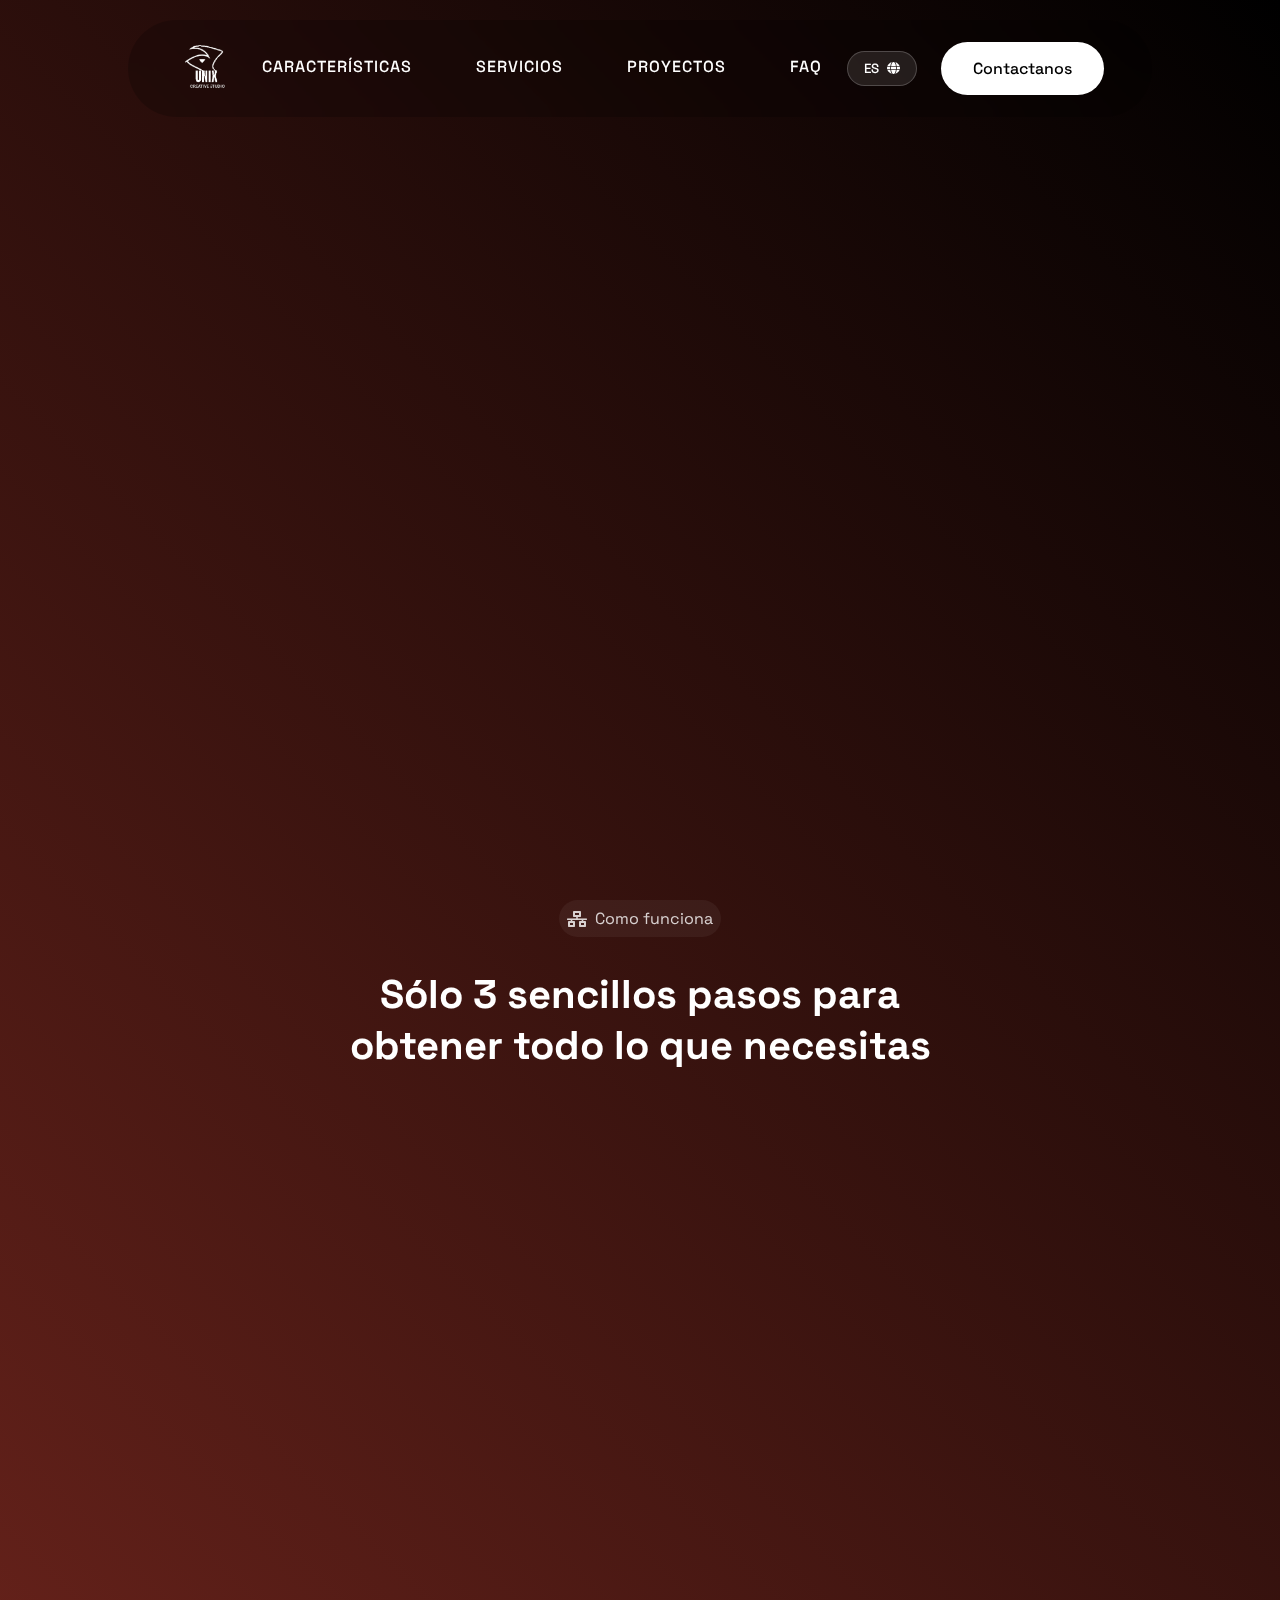
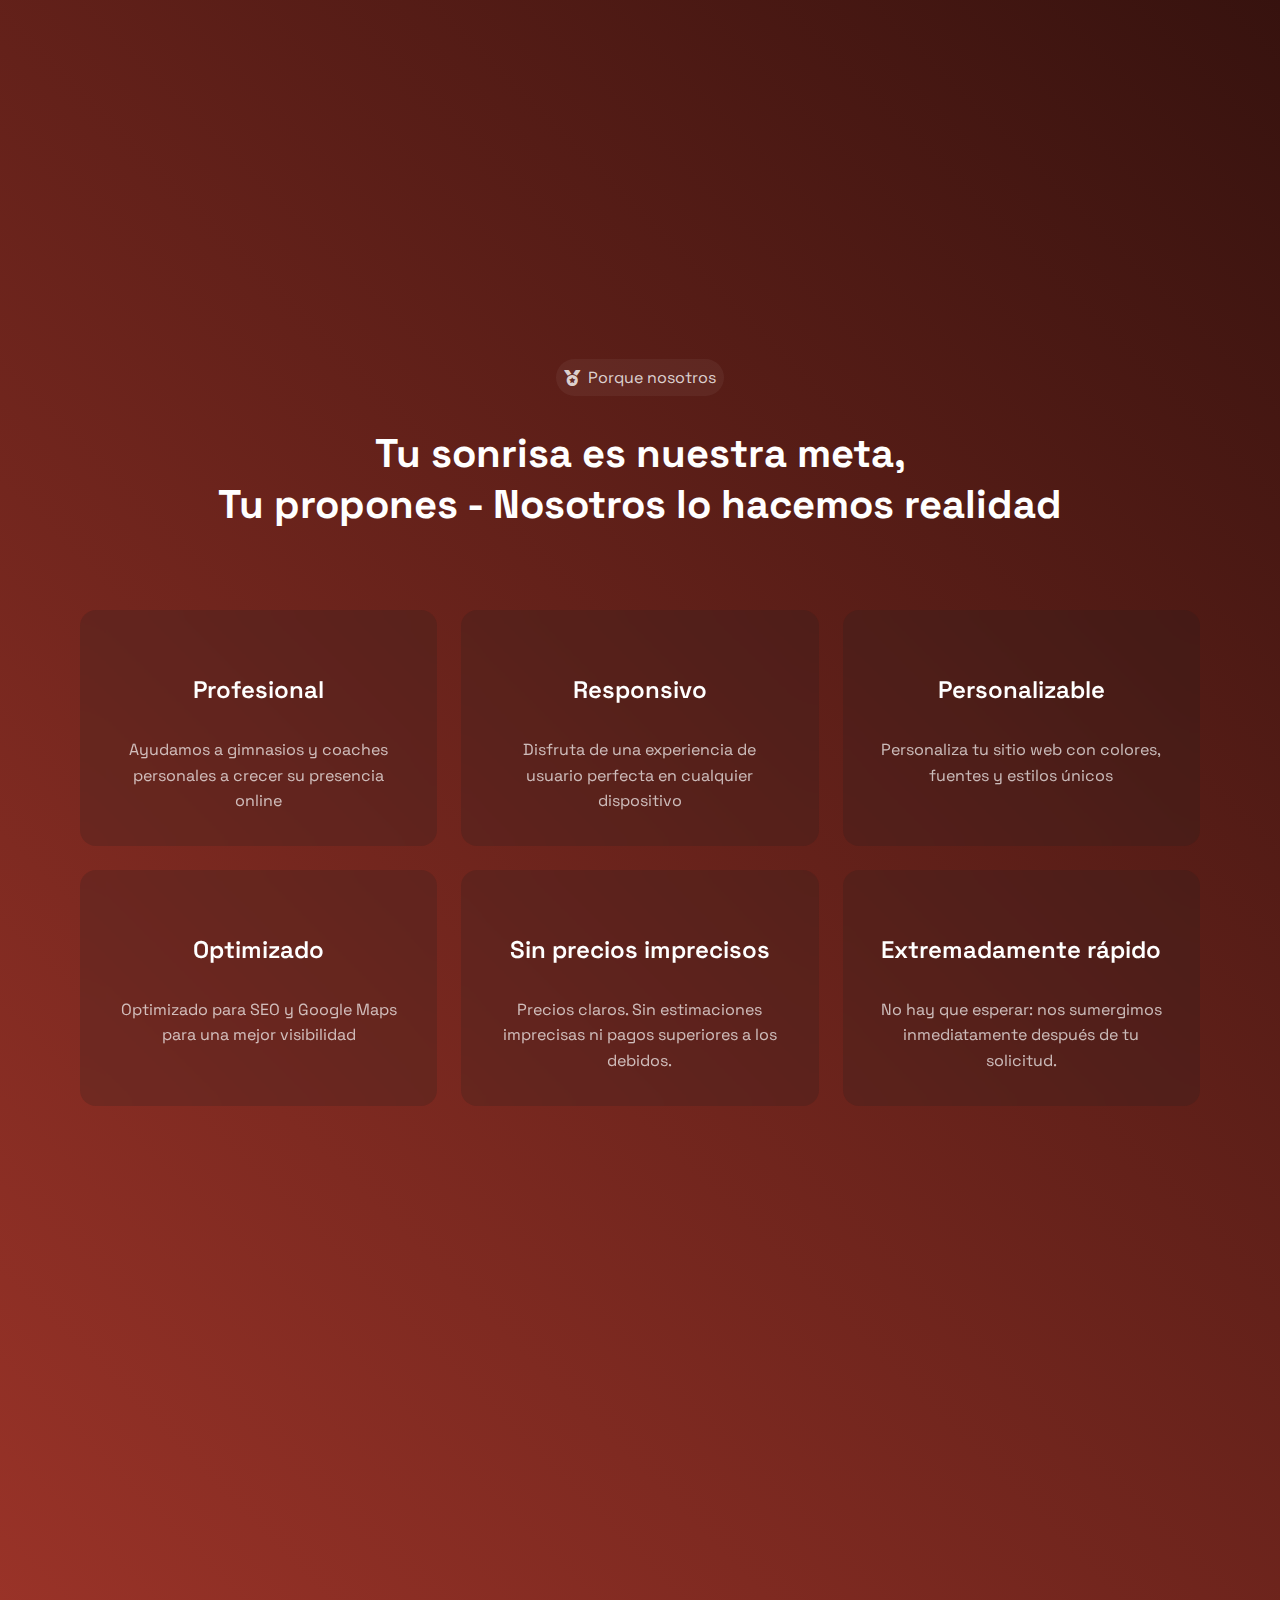
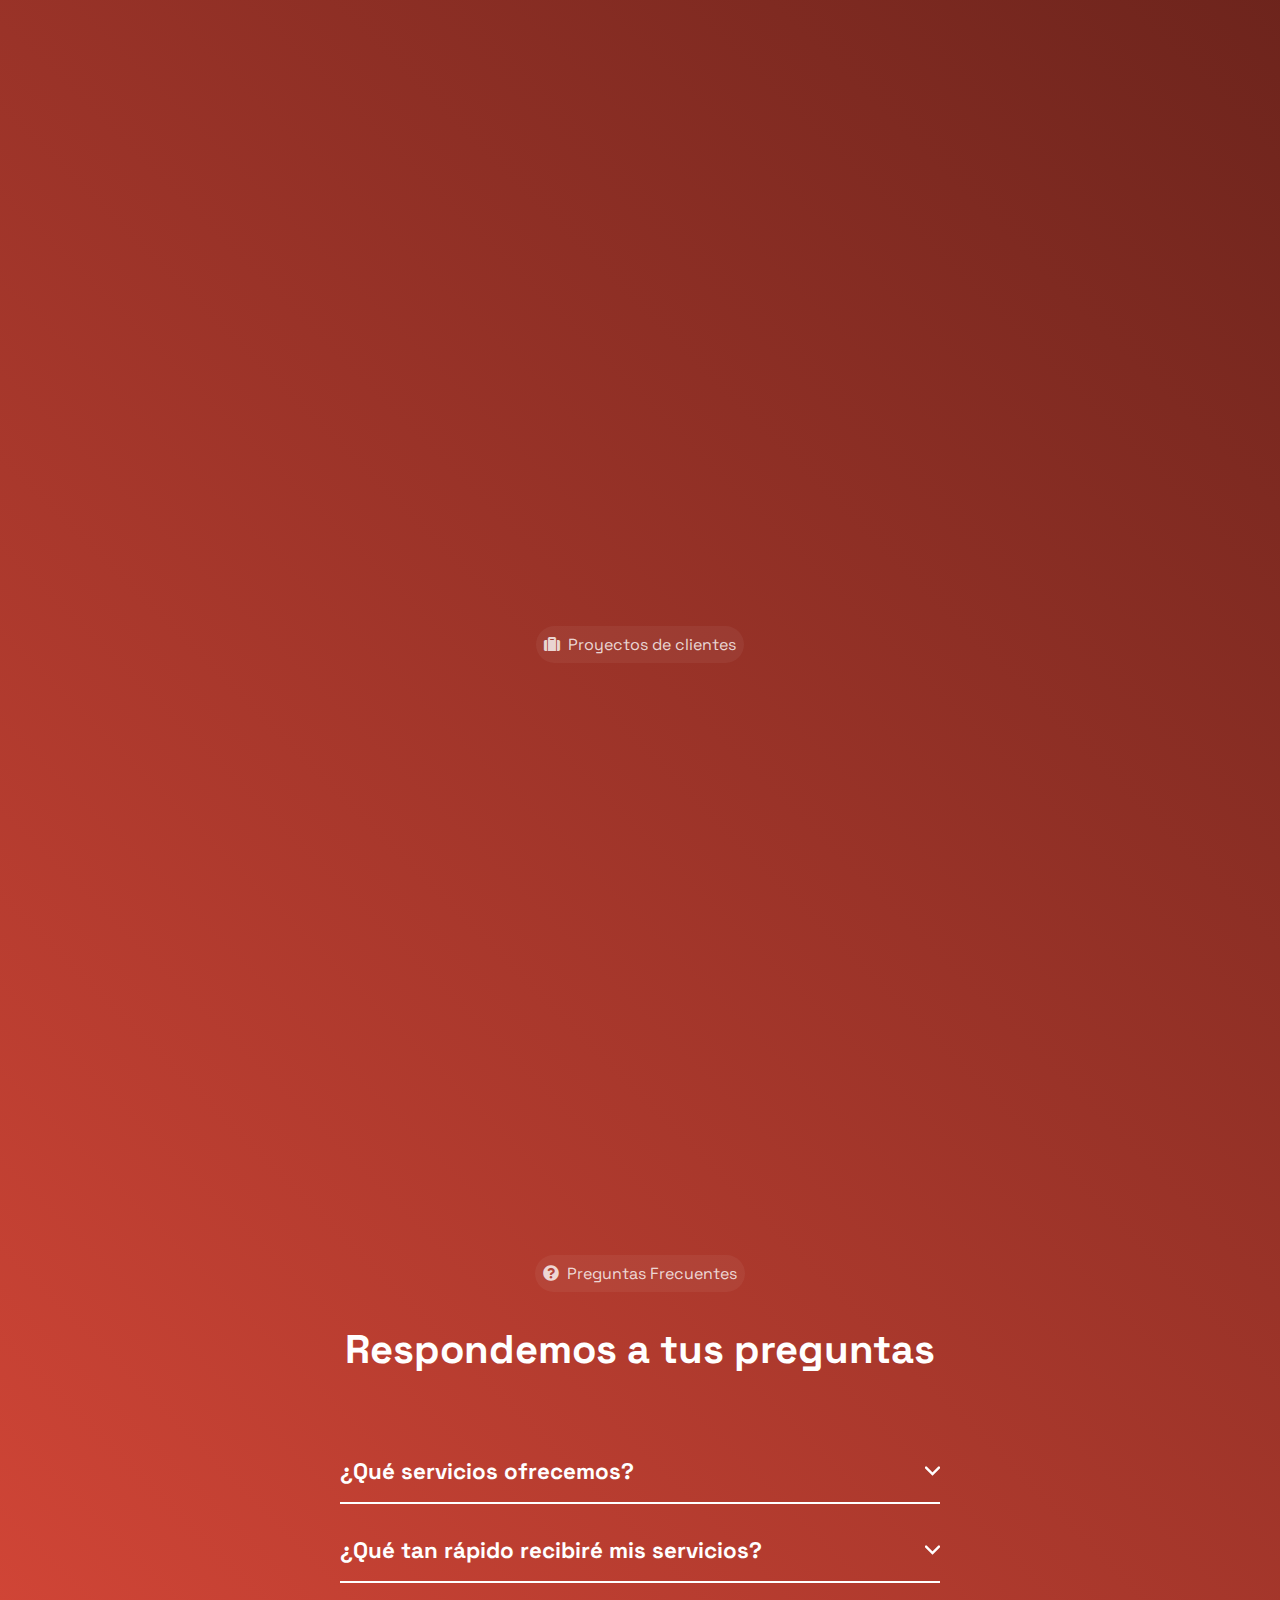
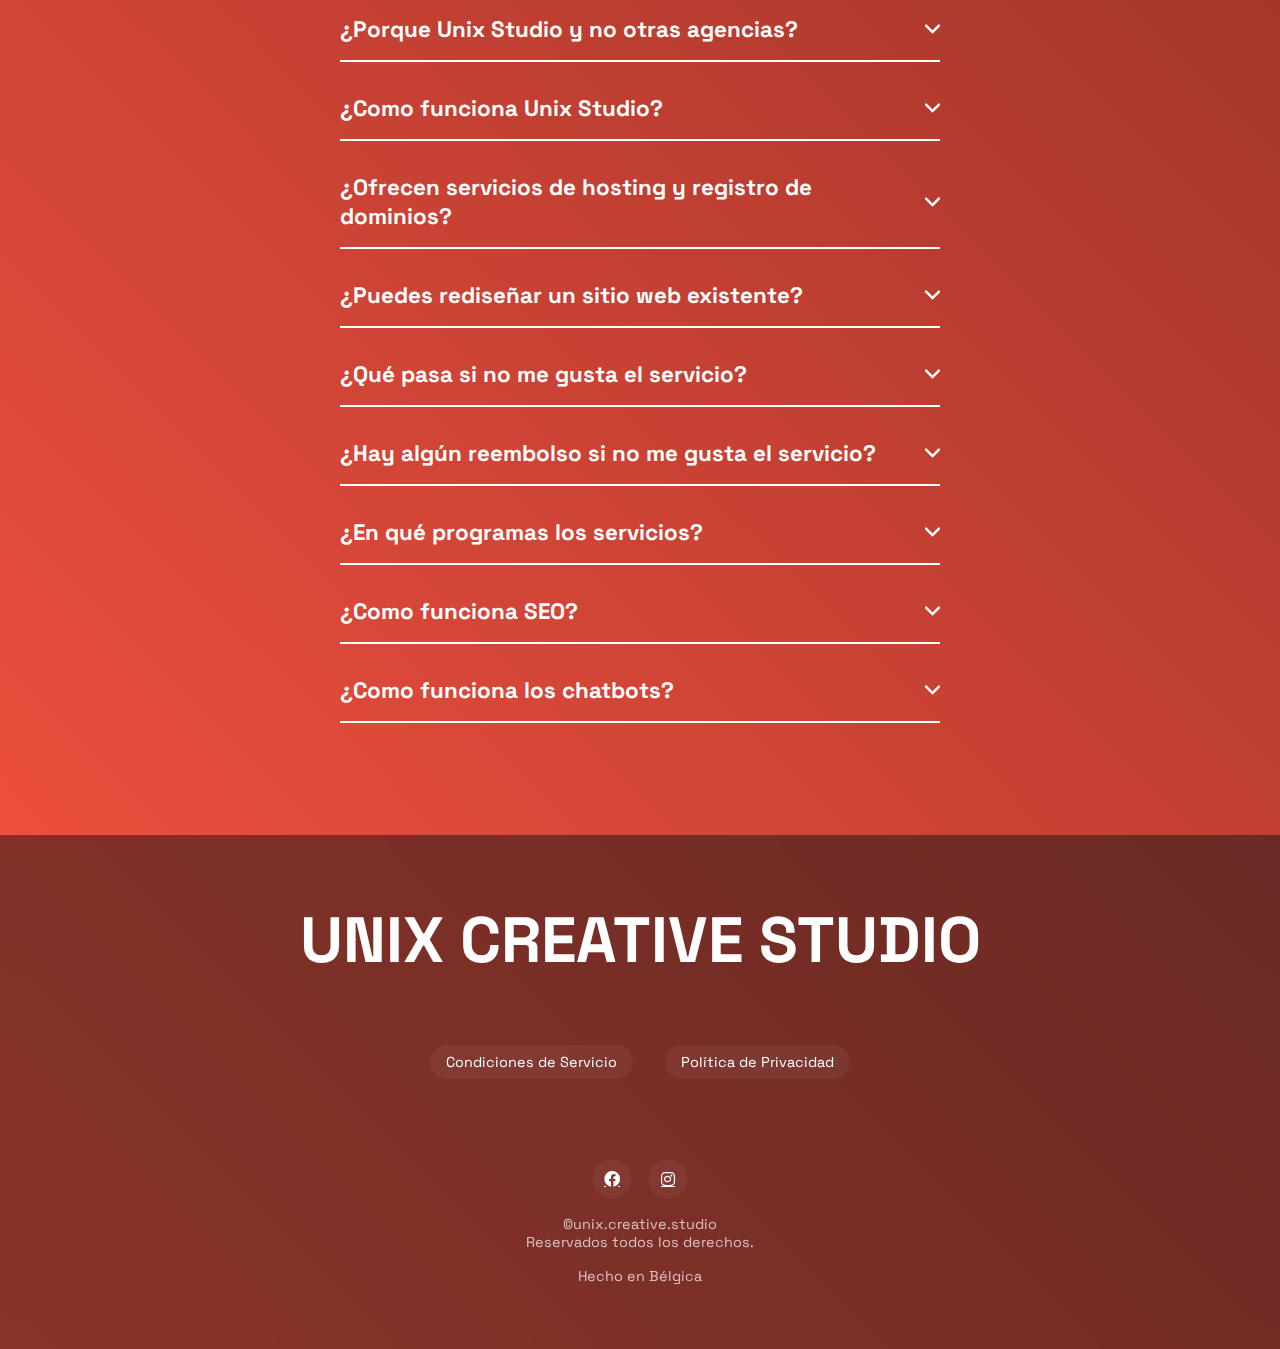
==== commit 35e6bccc: "links for terms of conditions and privacy policy change to english notion pdf" ====
--- a/index.html
+++ b/index.html
@@ -530,8 +530,8 @@
 		<footer class="footer-container">
 			<h2 data-i18n="footer.name_brand">UNIX CREATIVE STUDIO</h2>
 			<nav class="footer-nav">
-				<a href="https://marmalade-hearing-794.notion.site/T-rminos-y-condiciones-1878ebfbb5708028a335fdc594e5ebde" target="_blank" data-i18n="footer.terms_of_service">Condiciones de Servicio</a>
-				<a href="https://marmalade-hearing-794.notion.site/Pol-tica-de-Privacidad-Unix-Creative-Studio-1878ebfbb570808c9344e9bd82325286" target="_blank" data-i18n="footer.privacy_policy">Política de Privacidad</a>
+				<a href="https://marmalade-hearing-794.notion.site/Terms-and-conditions-1aa8ebfbb57080af8e79dbc9da149f9d?pvs=4" target="_blank" data-i18n="footer.terms_of_service">Condiciones de Servicio</a>
+				<a href="https://marmalade-hearing-794.notion.site/Privacy-Policy-1aa8ebfbb5708035b470fa1c4229e314?pvs=4" target="_blank" data-i18n="footer.privacy_policy">Política de Privacidad</a>
 			</nav>
 			<div class="social-links">
 				<a href="https://www.facebook.com/unix.creative.studio/"><i class="fab fa-facebook"></i></a>
--- a/style.css
+++ b/style.css
@@ -1095,14 +1095,15 @@
 	transition: all 0.5s ease;
 }
 .hidden {
-	transition: none;
-}
-
-.hidden.show {
+	opacity: 0;
+	filter: blur(5px);
+	transform: translateX(-100%);
+	transition: all 1.8s;
+}
+.show {
 	opacity: 1;
 	filter: blur(0);
 	transform: translateX(0);
-	transition: all 1.8s;
 }
 
 .cards {
@@ -1304,7 +1305,7 @@
 }
 @media (max-width: 1024px) {
 	.hero p {
-		font-size: 2rem;
+		font-size: 1.5rem;
 		padding-left: 1rem;
 		padding-right: 1rem;
 	}
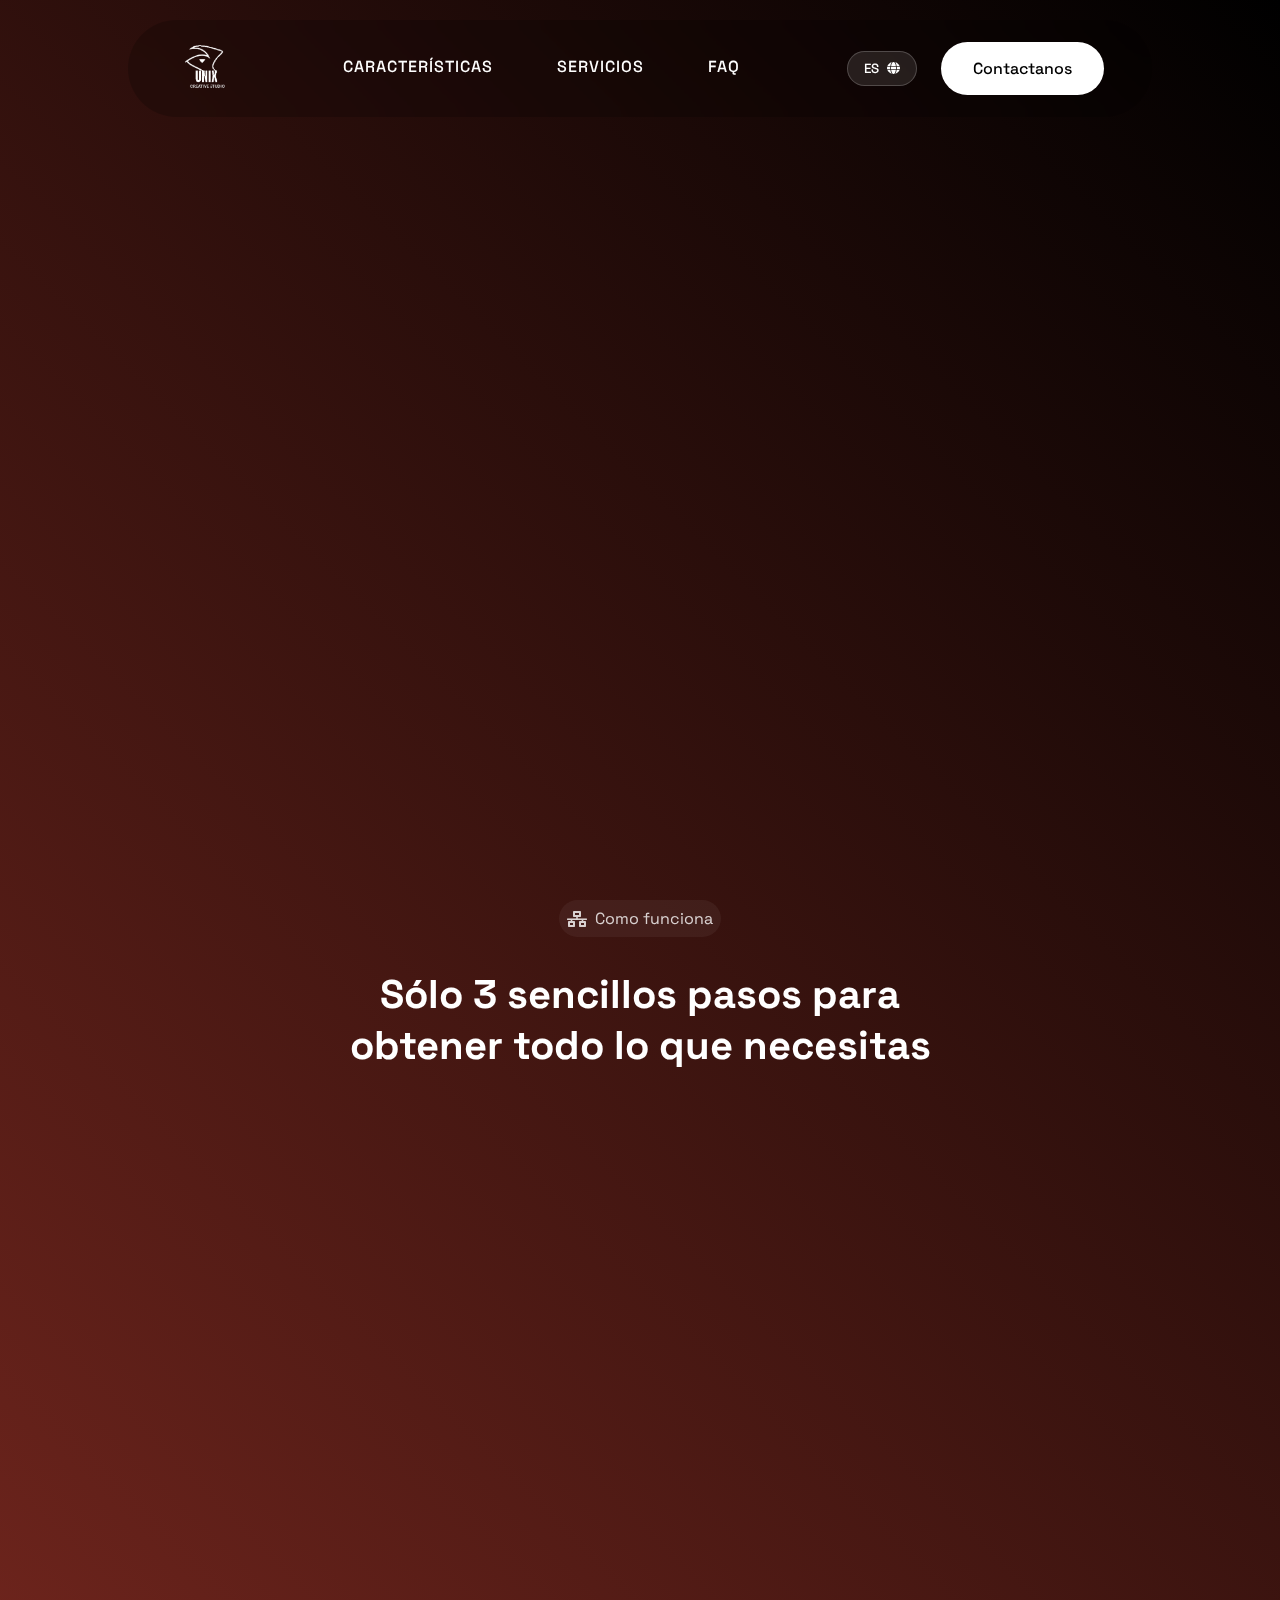
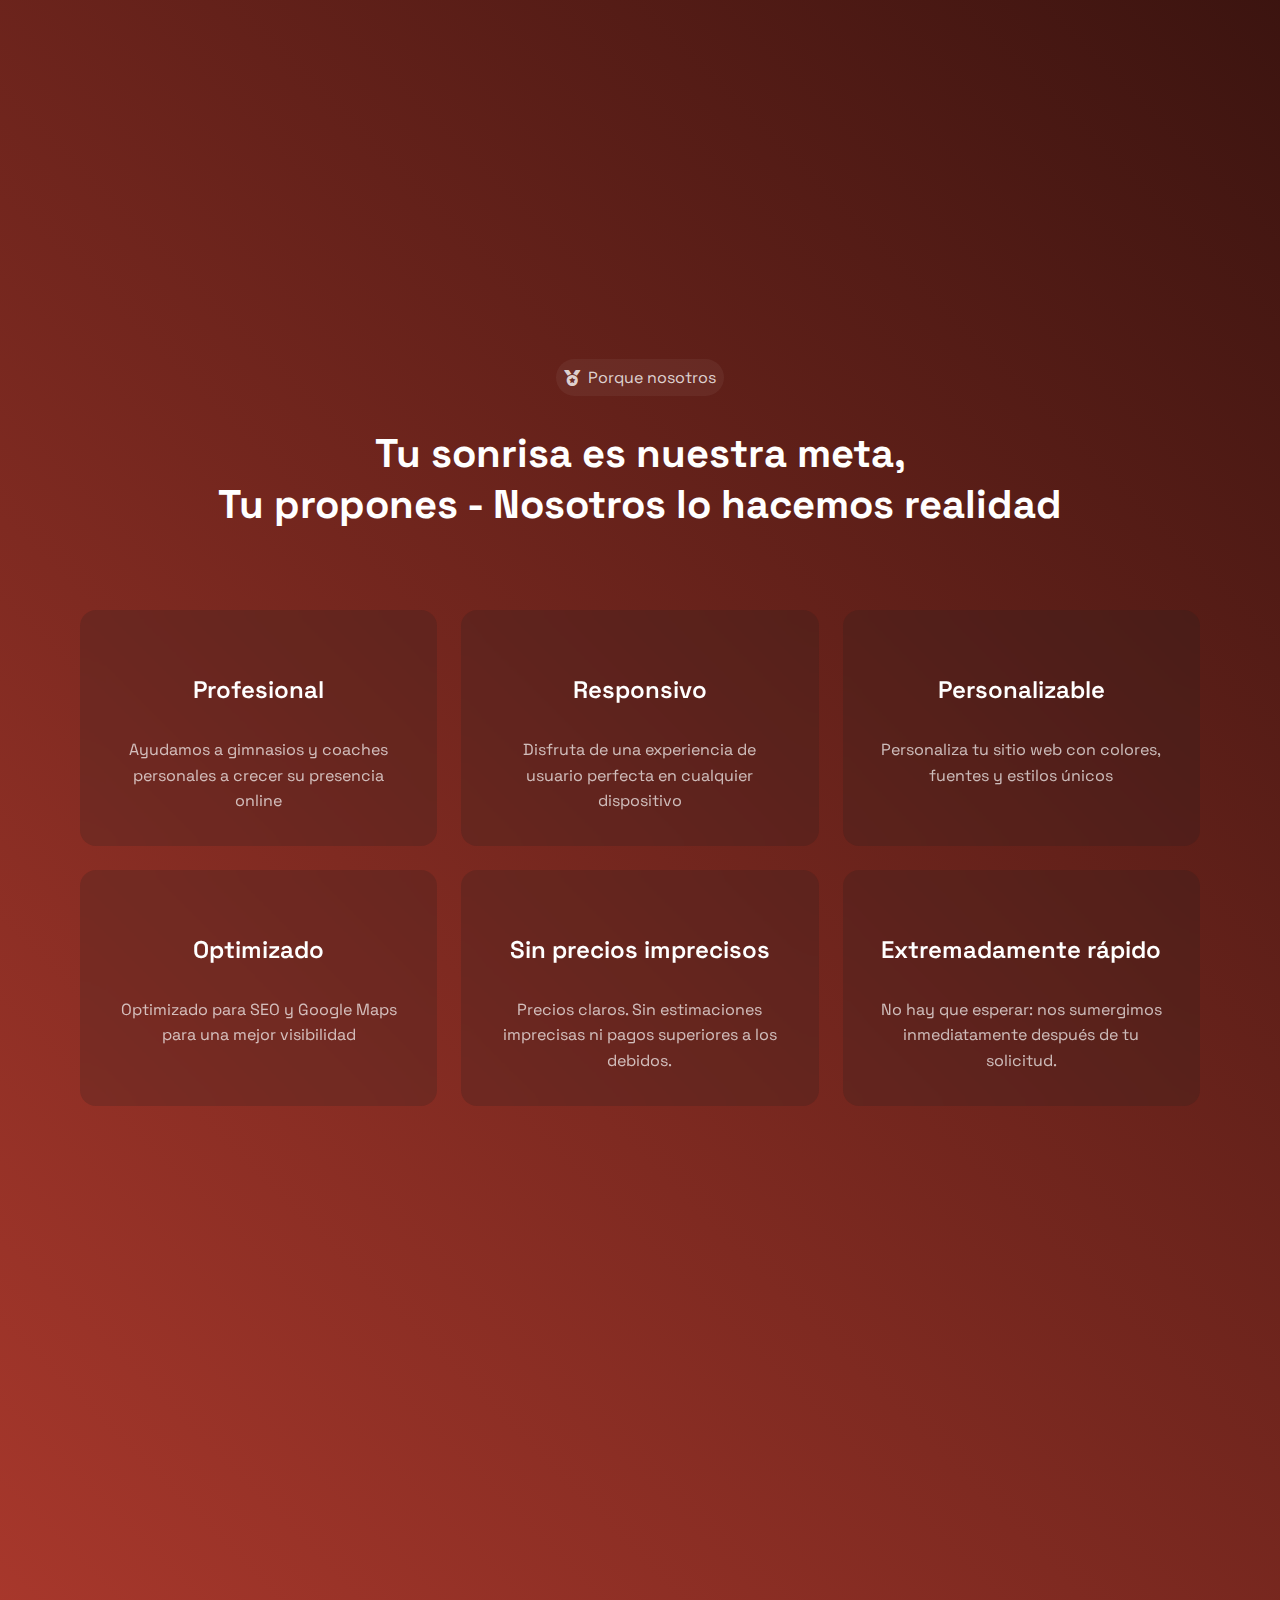
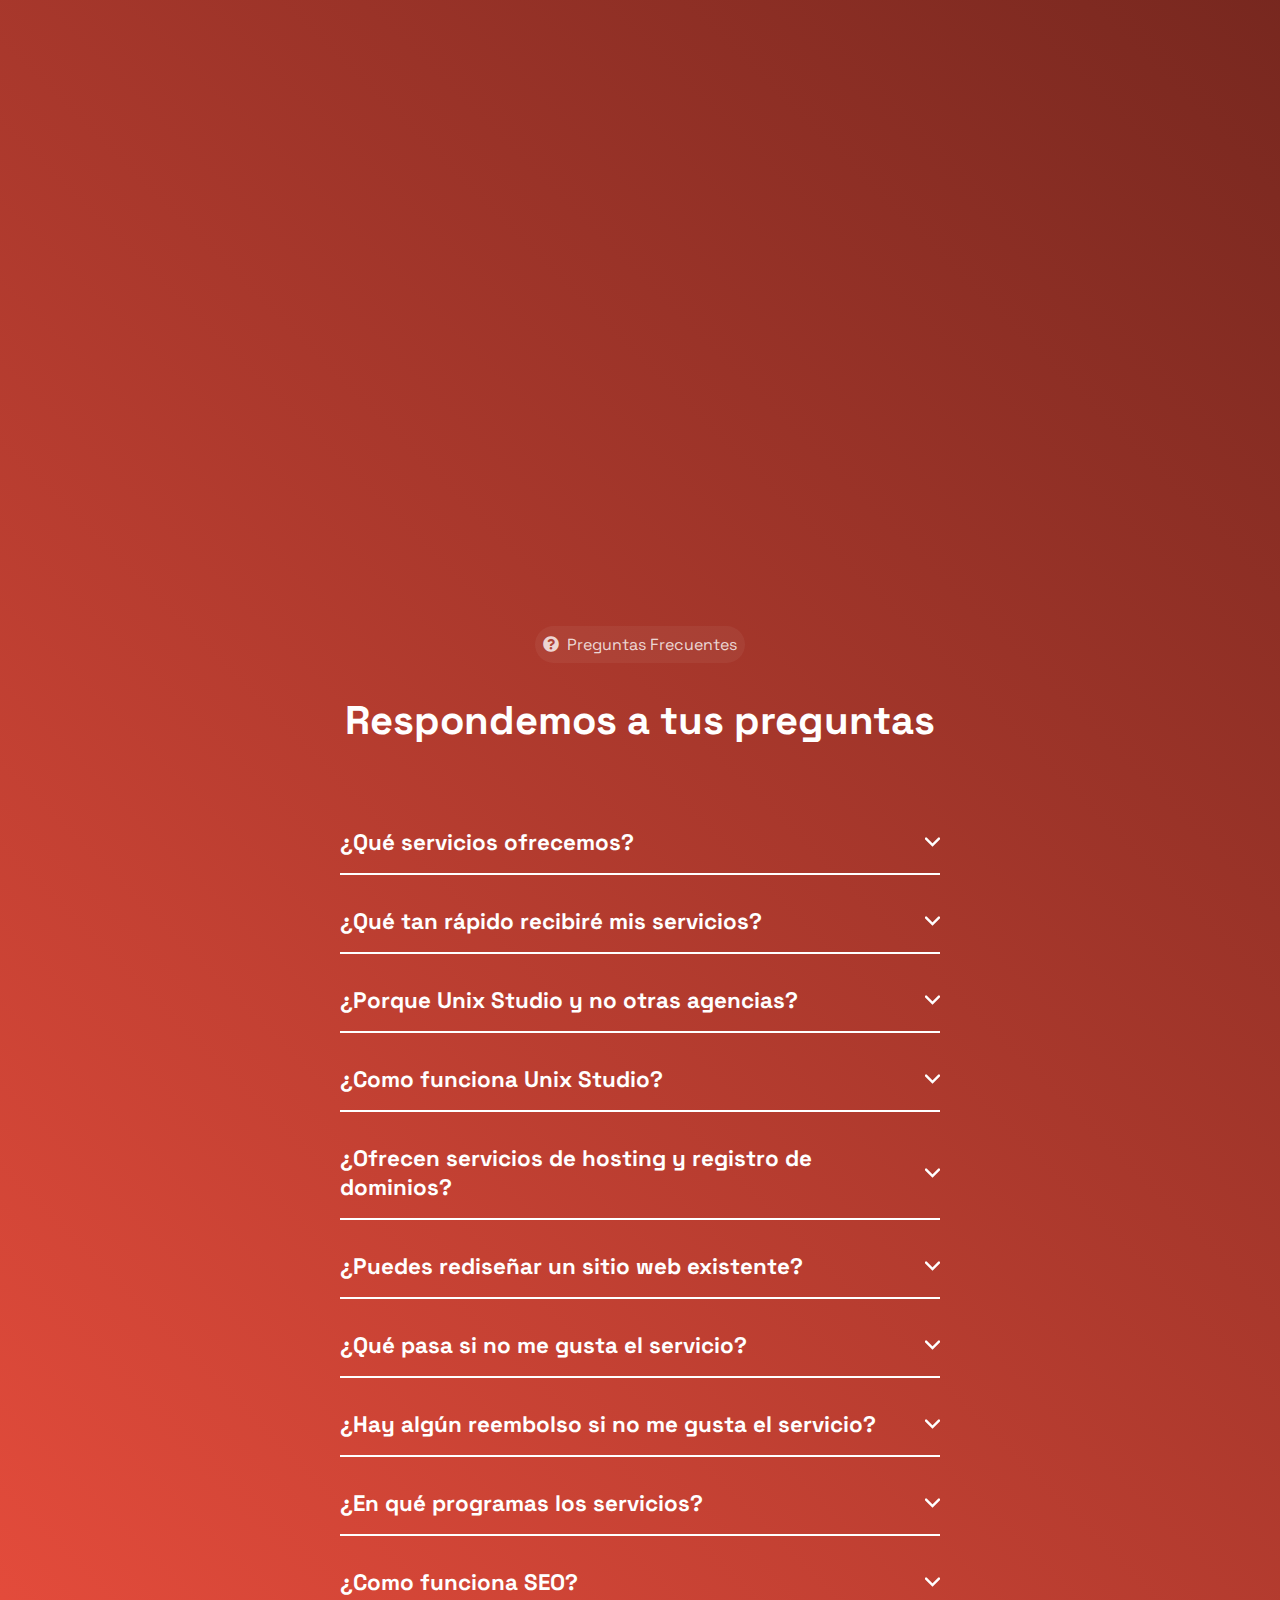
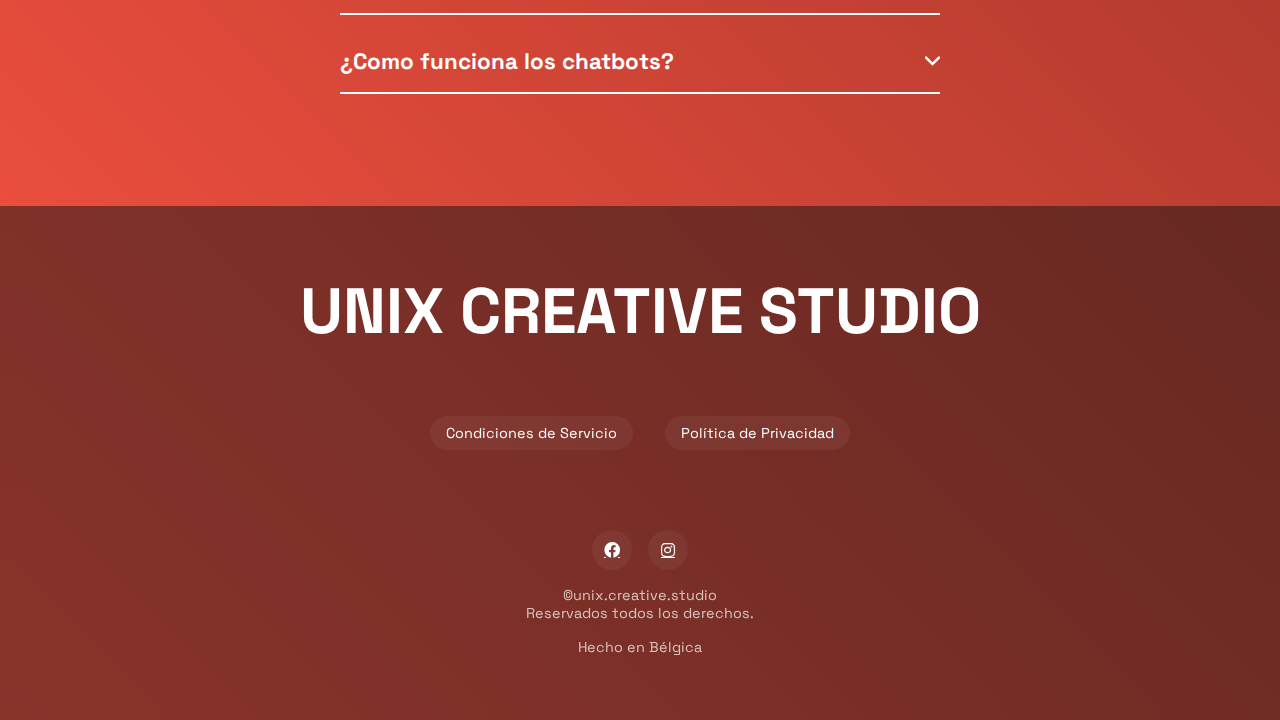
==== commit 48b4a19b: "try to delete works from index.html and nav" ====
--- a/index.html
+++ b/index.html
@@ -44,7 +44,6 @@
 			<div class="nav-links">
 				<a href="#features" data-i18n="nav.features">CARACTERISTICAS</a>
 				<a href="#services" data-i18n="nav.services">SERVICIOS</a>
-				<a href="#works" data-i18n="nav.works" class="works-link"> PROYECTOS</a>
 				<a href="#faq" data-i18n="nav.faq">FAQ</a>
 			</div>
 
@@ -362,7 +361,7 @@
 			</div>
 		</section>
 
-		<div class="works">
+		<!--<div class="works">
 			<div class="circle" id="works">
 				<i class="fas fa-suitcase"></i>
 				<span data-i18n="about_page.works"></span>
@@ -376,7 +375,7 @@
 					<div class="item" style="--position: 5"><img src="images/FlexGym.webp" loading="lazy" width="300" height="400" alt="Diseño web para un gimnasio FlexGym" /></div>
 				</div>
 			</div>
-		</div>
+		</div>-->
 
 		<div class="faq-container" id="faq">
 			<div class="circle">
@@ -631,21 +630,5 @@
 
 			gtag("config", "G-SV13B4J42P");
 		</script>
-		<!-- Hotjar Tracking Code for https://unixcreativestudio.com/ -->
-		<script>
-			(function (h, o, t, j, a, r) {
-				h.hj =
-					h.hj ||
-					function () {
-						(h.hj.q = h.hj.q || []).push(arguments);
-					};
-				h._hjSettings = { hjid: 5312086, hjsv: 6 };
-				a = o.getElementsByTagName("head")[0];
-				r = o.createElement("script");
-				r.async = 1;
-				r.src = t + h._hjSettings.hjid + j + h._hjSettings.hjsv;
-				a.appendChild(r);
-			})(window, document, "https://static.hotjar.com/c/hotjar-", ".js?sv=");
-		</script>
 	</body>
 </html>
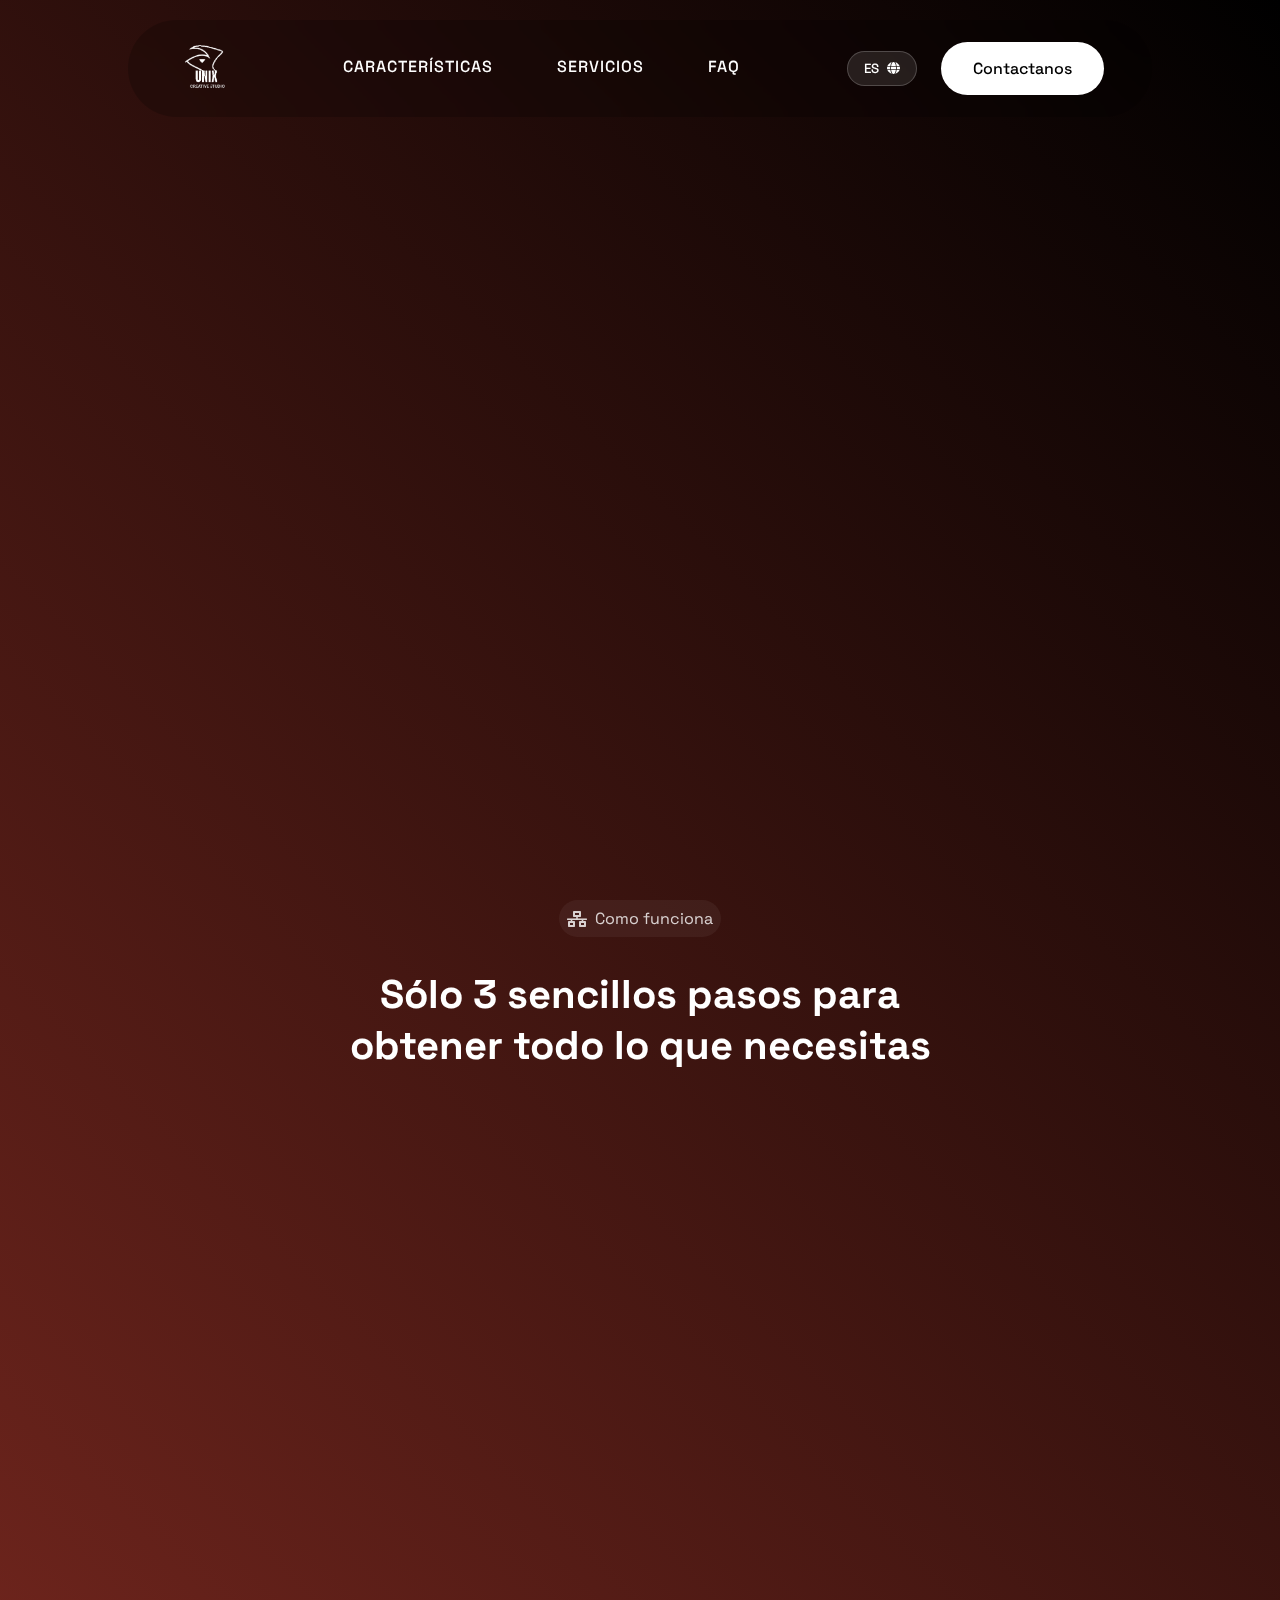
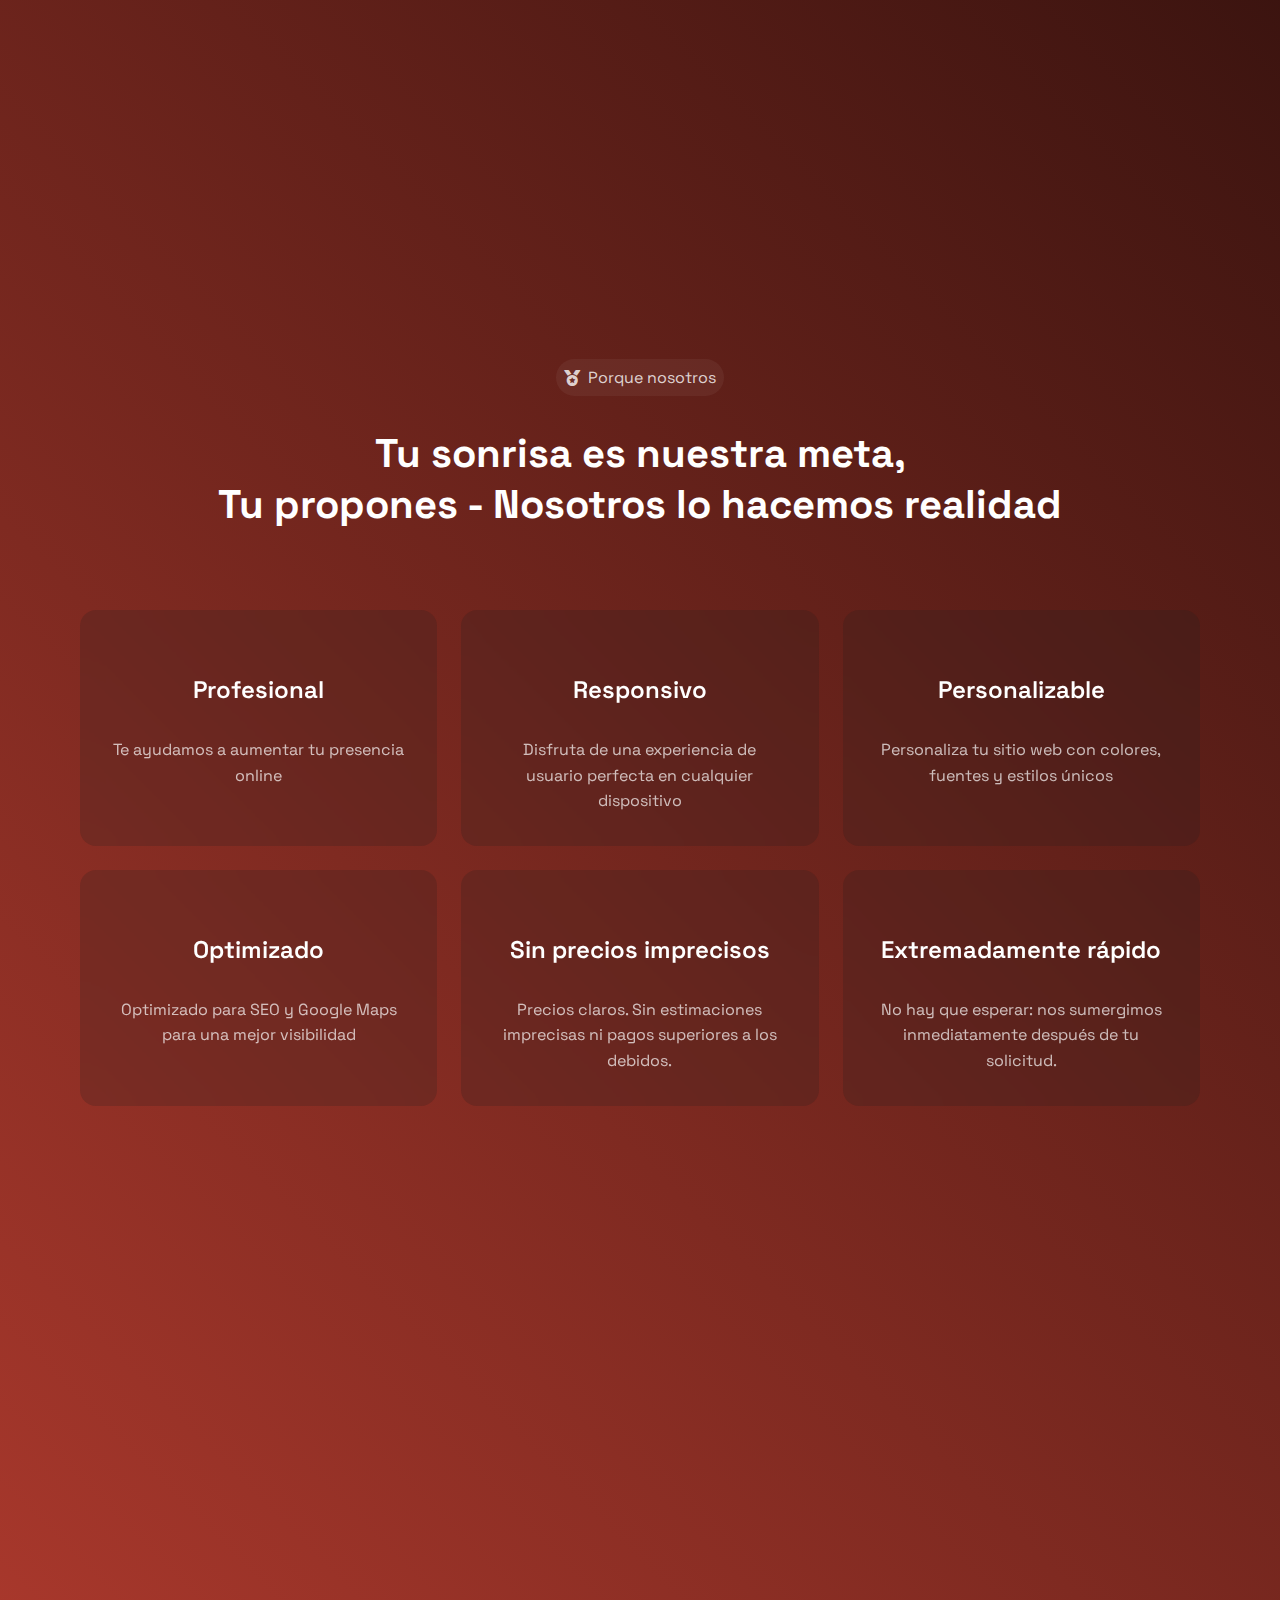
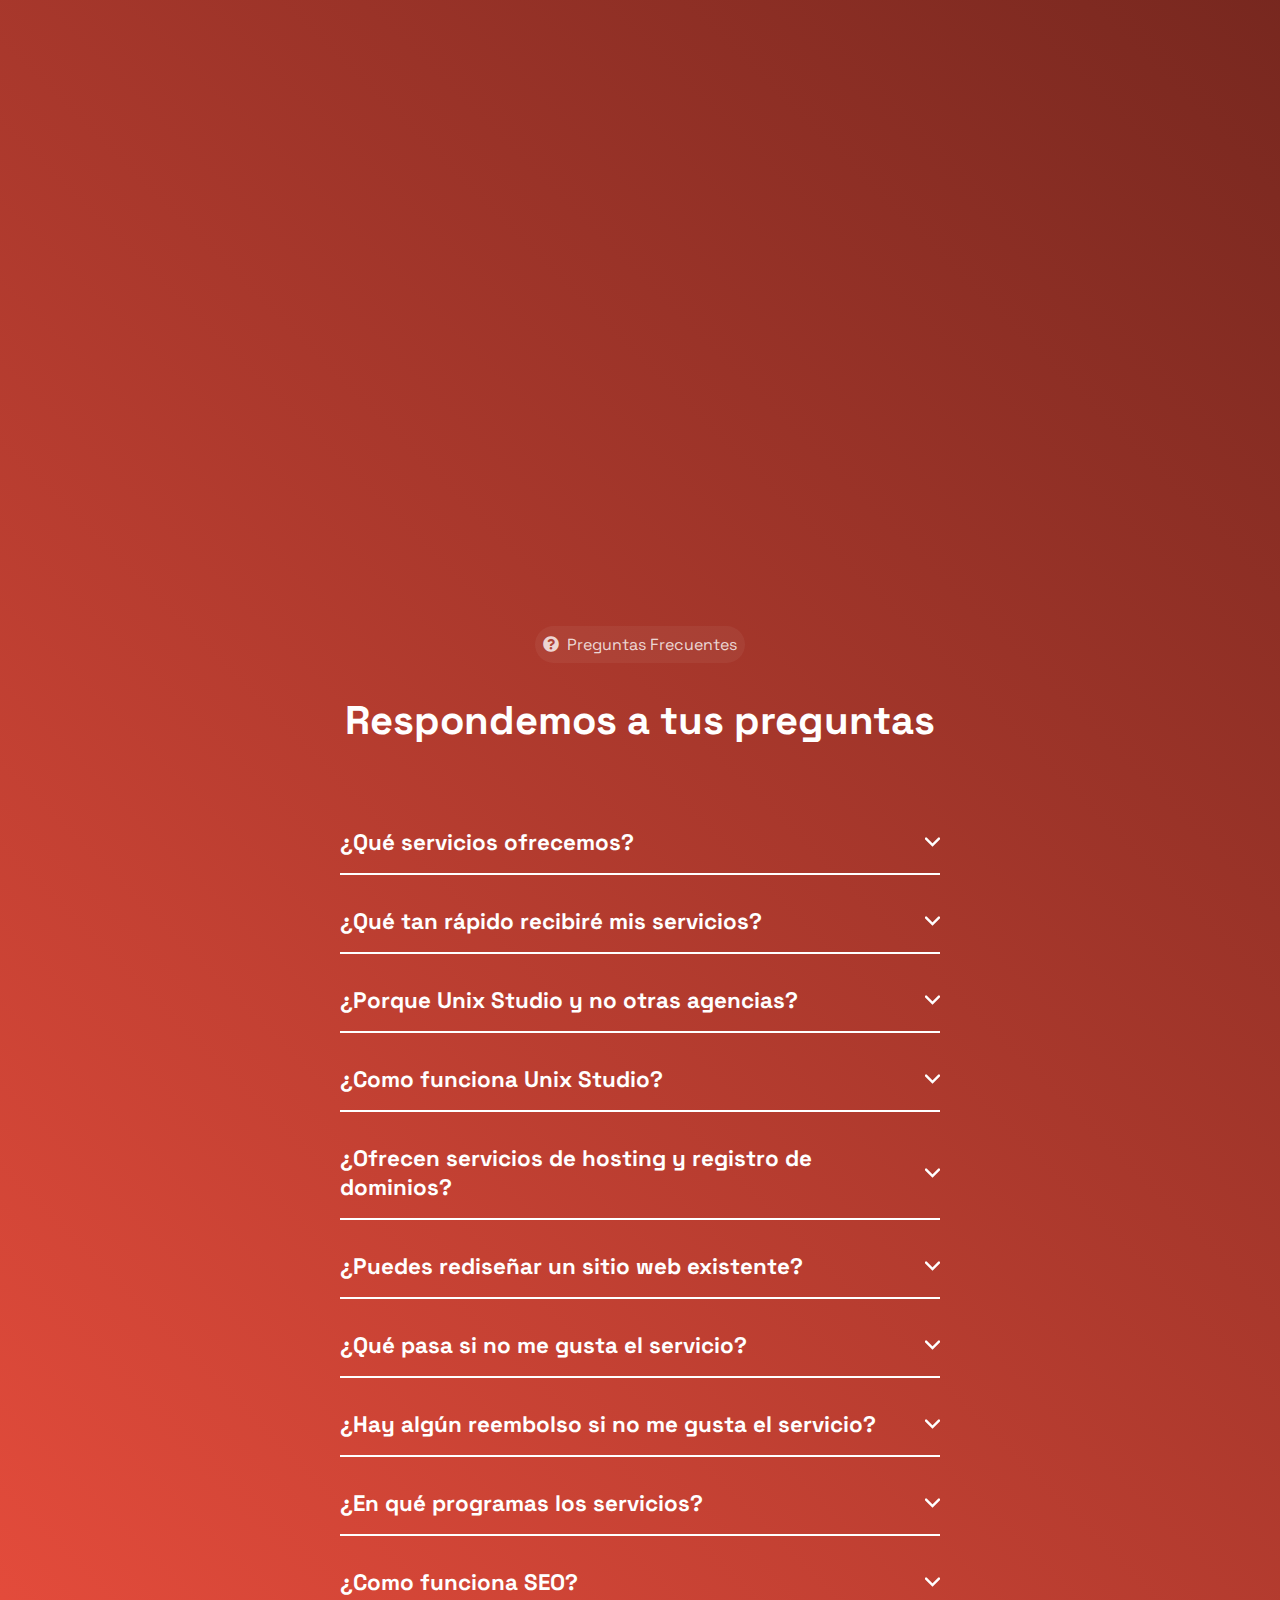
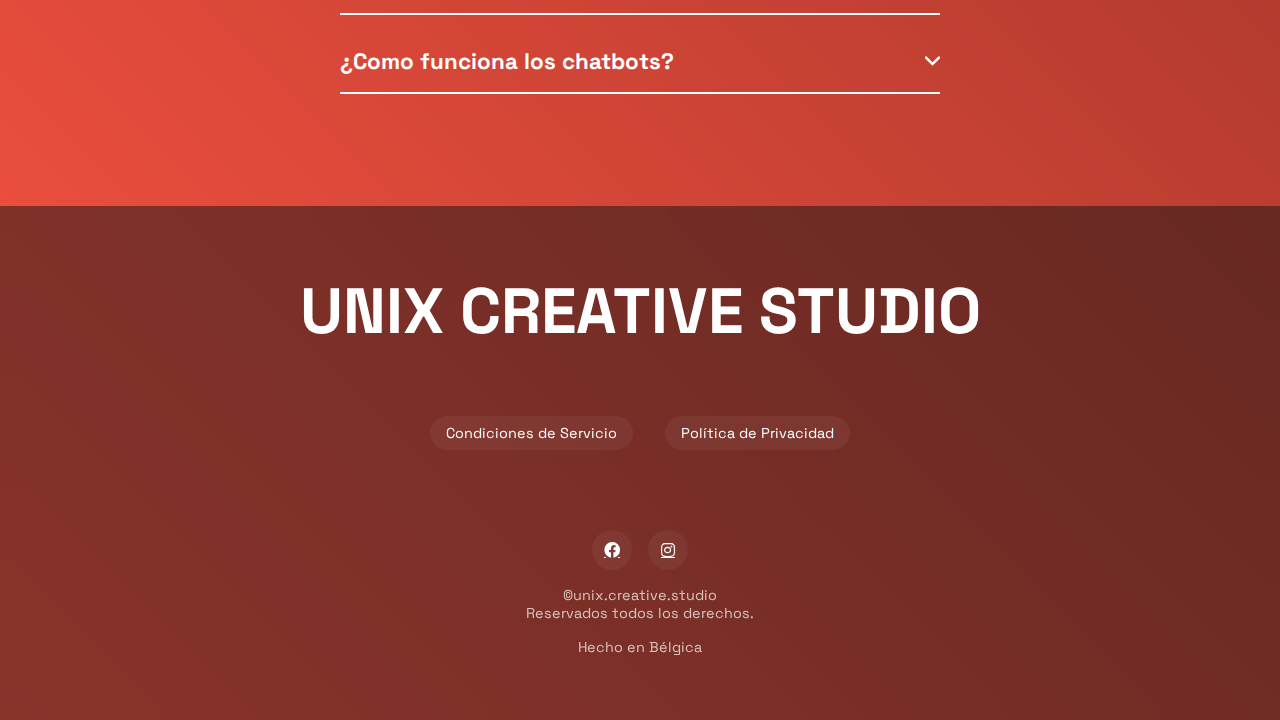
==== commit 823f0621: "translation of gym and coaches change to more general form" ====
--- a/index.html
+++ b/index.html
@@ -84,7 +84,6 @@
 			<div class="mobile-menu-links">
 				<a href="#features" data-i18n="nav_mobile.features">CARACTERISTICAS</a>
 				<a href="#services" data-i18n="nav_mobile.services">SERVICIOS</a>
-				<a href="#works" data-i18n="nav_mobile.works">PROYECTOS</a>
 				<a href="#faq" data-i18n="nav_mobile.faq">FAQ</a>
 
 				<a href="contact.html" class="mobile-cta" data-i18n="nav_mobile.contact">Contactanos</a>
@@ -117,7 +116,7 @@
 
 		<header class="hero">
 			<div class="hero-content">
-				<h1 data-i18n="hero.title">LLEVA TU GIMNASIO<br />A OTRO NIVEL</h1>
+				<h1 data-i18n="hero.title">LLEVA TU INMOBILIARIA<br />A OTRO NIVEL</h1>
 				<p data-i18n="hero.subtitle">Descubre las creaciones mas increibles para elevar tu sitio web y posicionar mejor tu marca</p>
 				<a href="#services" class="cta-button" data-i18n="button.hero_service">Ver Servicios</a>
 			</div>
@@ -237,7 +236,7 @@
 						<lord-icon src="https://cdn.lordicon.com/fgtzrokh.json" trigger="loop" delay="500" stroke="bold" state="loop-cycle" colors="primary:#ffffff,secondary:#ffffff" style="width: 40px; height: 40px"></lord-icon>
 					</div>
 					<h3 data-i18n="features.subtitle.profesional">Profesional</h3>
-					<p data-i18n="features.text.help_business">Ayudamos a gimnasios y coaches personales a crecer su presencia online</p>
+					<p data-i18n="features.text.help_business">Te ayudamos a aumentar tu presencia online</p>
 				</div>
 				<div class="feature">
 					<div class="icon-container">
